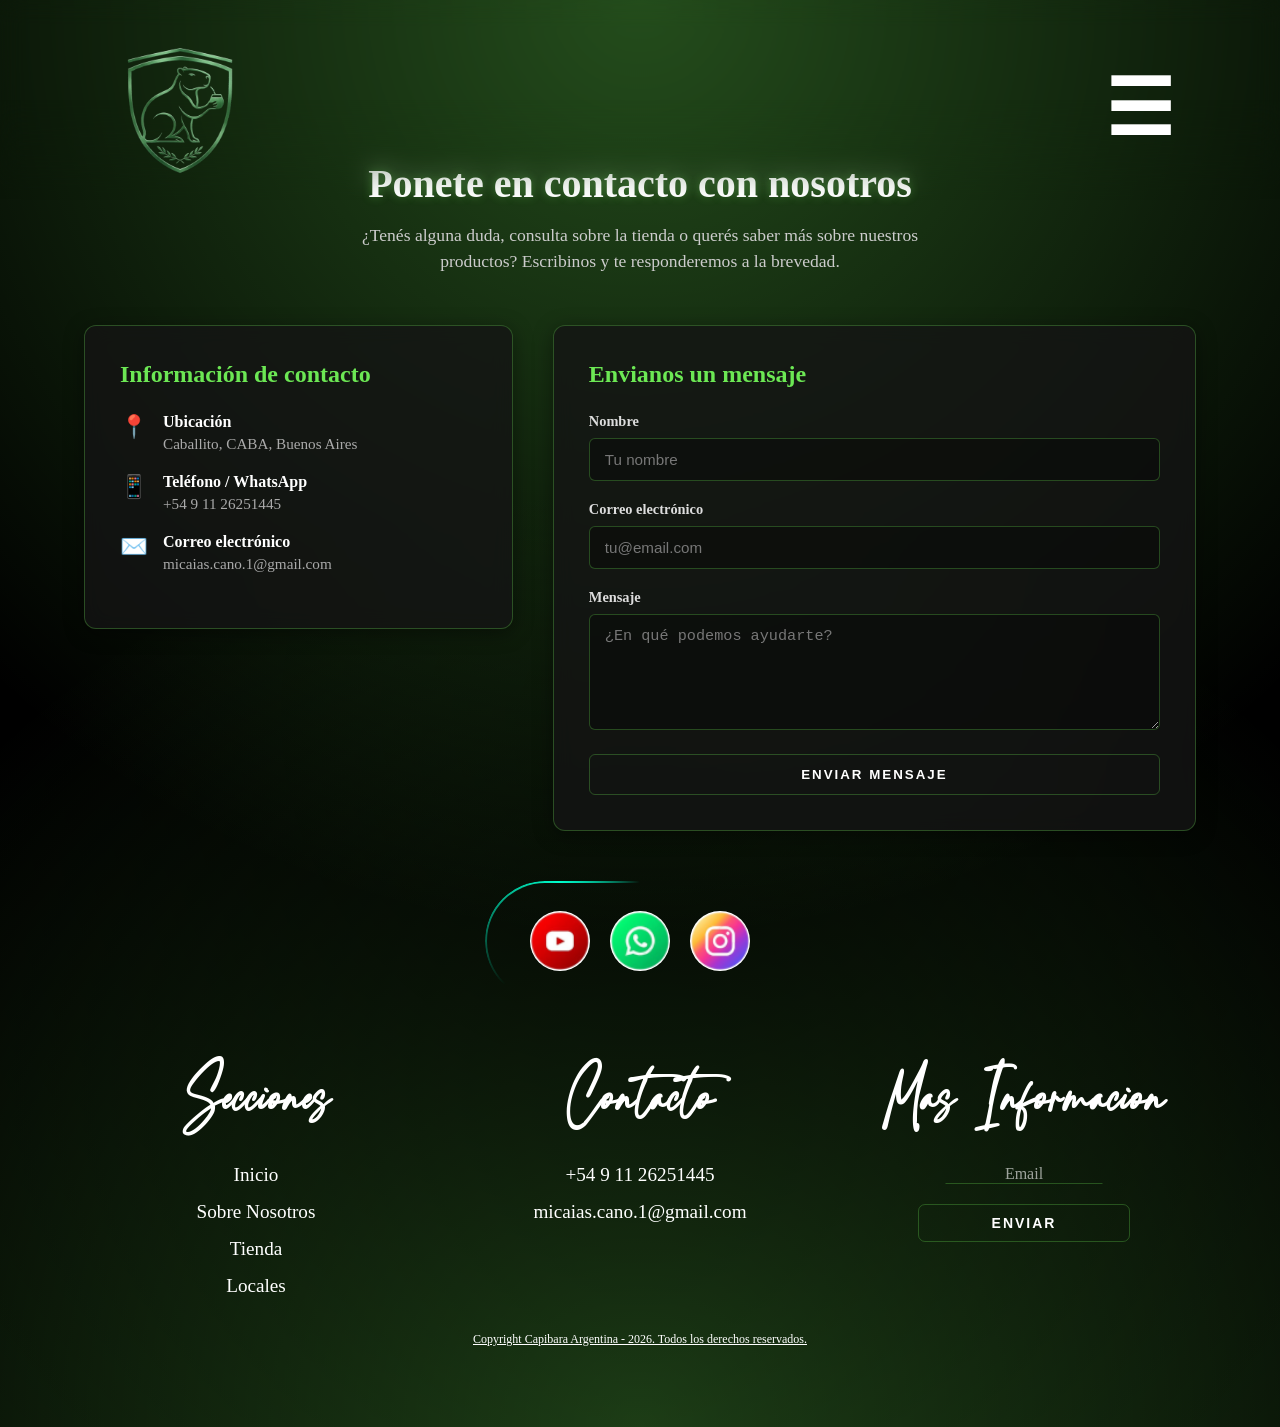
==== Contacto.html @ 74a03d2d "Add files via upload" ====
<!DOCTYPE html>
<html lang="en">
<head>
    <meta charset="UTF-8">
    <meta name="viewport" content="width=device-width, initial-scale=1.0">
    <meta name="theme-color" content="#003895">
    <meta http-equiv="cache-control" content="no-cache">
    <meta name="robots" content="index, follow">
    <meta name="description" content="Capibara"> 
    <meta name="keywords" content="Capibara"> 
    <meta name="author" content="Micaias">
    <meta name="generator" content="Micaias">
    <meta name="copyright" content="Copyright 2026 - Capibara">
    <title>capibara</title>
    <link rel="stylesheet" href="style.css">
</head>
<body>
    <div class="conteiner">
        <header class="header">
            <img src="./assets/LogoCapibaraSF.png" alt="LogoCapibaraSF">
            <div style="display: flex;width: 100%;max-width: 620px;margin: auto;position: relative;"></div>
            <input type="checkbox" id="menu-toggle" class="menu-toggle">
            <label for="menu-toggle" class="hamburger">☰</label>
        </header>
        <nav class="menu">
            <a href="./index.html">Inicio</a>
            <a href="./Sobre Nosotros.html">Sobre Nosotros</a>
            <a href="./tienda.html">Tienda</a>
            <a href="./Locales.html">Locales</a>
            <a>
            <input type="checkbox" id="menu-toggle" class="menu-toggle">
            <label for="menu-toggle" class="hamburger">☰</label>
            </a>
        </nav>


        <div class="scroll-fade-overlay"></div>
        <main class="contacto-main">
            <section class="contacto-hero">
                <h1>Ponete en contacto con nosotros</h1>
                <p>¿Tenés alguna duda, consulta sobre la tienda o querés saber más sobre nuestros productos? Escribinos y te responderemos a la brevedad.</p>
            </section>

            <div class="contacto-container">
                <div class="contacto-info-card">
                    <h2>Información de contacto</h2>
                    <div class="info-item">
                        <span class="icon">📍</span>
                        <div>
                            <h3>Ubicación</h3>
                            <p>Caballito, CABA, Buenos Aires</p>
                        </div>
                    </div>
                    <div class="info-item">
                        <span class="icon">📱</span>
                        <div>
                            <h3>Teléfono / WhatsApp</h3>
                            <p>+54 9 11 26251445</p>
                        </div>
                    </div>
                    <div class="info-item">
                        <span class="icon">✉️</span>
                        <div>
                            <h3>Correo electrónico</h3>
                            <p>micaias.cano.1@gmail.com</p>
                        </div>
                    </div>
                </div>

                <div class="contacto-form-card">
                    <h2>Envianos un mensaje</h2>
                    <form class="main-form">
                        <div class="form-group">
                            <label for="nombre">Nombre</label>
                            <input type="text" id="nombre" placeholder="Tu nombre" required>
                        </div>
                        <div class="form-group">
                            <label for="email">Correo electrónico</label>
                            <input type="email" id="email" placeholder="tu@email.com" required>
                        </div>
                        <div class="form-group">
                            <label for="mensaje">Mensaje</label>
                            <textarea id="mensaje" rows="5" placeholder="¿En qué podemos ayudarte?" required></textarea>
                        </div>
                        <button type="submit" class="btn-enviar">Enviar mensaje</button>
                    </form>
                </div>
            </div>
        </main>
        <footer>
            <div class="redes">
                <a href="#"><img src="./assets/yt.png" alt="yt"></a>
                <a href="#"><img src="./assets/wtsap.png" alt="wtsp"></a>
                <a href="#"><img src="./assets/ig.png" alt="ig"></a>
            </div>
        <section class="SCN">
            <div class="secciones">
                <h3>Secciones</h3>
                <a href="./index.html">Inicio</a>
                <a href="./Sobre Nosotros.html">Sobre Nosotros</a>
                <a href="./tienda.html">Tienda</a>
                <a href="./Locales.html">Locales</a>
            </div>
            <div class="contacto">
                <h3>Contacto</h3>
                <a href="#">+54 9 11 26251445</a>
                <a href="#">micaias.cano.1@gmail.com</a>
            </div>
            <div class="newsletter">
                <h3>Mas Informacion</h3>
                <form id="newsletter-form" class="form">
                    <div class="inputbox"> 
                        <input type="text" placeholder="Email">
                        <span></span>
                    </div>
                    <button type="submit">Enviar</button>
                </form>
            </div>
            
        </section>
        <div class="mediosDePago" style="display: none;" ></div>
        <div class="copyright"><a href="#">Copyright Capibara Argentina - 2026. Todos los derechos reservados.</a></div>
    </footer>
    <article id="wrap">
        <article id="lightings">
            <section id="one">
                <section id="two">
                    <section id="three">
                        <section id="four">
                            <section id="five">
                            <!-- El centro del resplandor -->
                            </section>
                        </section>
                    </section>
                </section>
            </section>
        </article>
    </article>
    <script src="script.js"></script>
    <style>/* =========================================
   ESTILOS PARA EL MAIN DE CONTACTO
   ========================================= */

.contacto-main {
    max-width: 1200px;
    margin: 0 auto;
    padding: 120px 20px;
    padding-bottom: 50px;
    font-family: inherit;
    color: #fff; /* Asumiendo tema oscuro general por los efectos de luz y verde */
}

.contacto-hero {
    text-align: center;
    margin-bottom: 50px;
}

.contacto-hero h1 {
    font-size: 2.5rem;
    color: #fff;
    margin-bottom: 15px;
    text-shadow: 0 0 10px rgba(119, 255, 92, 0.3);
}

.contacto-hero p {
    font-size: 1.1rem;
    color: #ccc;
    max-width: 600px;
    margin: 0 auto;
    line-height: 1.5;
}

.contacto-container {
    display: grid;
    grid-template-columns: 1fr 1.5fr;
    gap: 40px;
    align-items: start;
}

.contacto-info-card, 
.contacto-form-card {
    background: rgba(20, 20, 20, 0.8);
    padding: 35px;
    border-radius: 12px;
    box-shadow: 0 4px 20px rgba(0, 0, 0, 0.4);
    border: 1px solid rgba(119, 255, 92, 0.25);
    backdrop-filter: blur(10px);
}

.contacto-info-card h2, 
.contacto-form-card h2 {
    font-size: 1.5rem;
    color: rgba(119, 255, 92, 0.9);
    margin-bottom: 25px;
}

.info-item {
    display: flex;
    align-items: flex-start;
    gap: 15px;
    margin-bottom: 20px;
}

.info-item .icon {
    font-size: 1.4rem;
}

.info-item h3 {
    font-size: 1rem;
    color: #fff;
    margin: 0 0 4px 0;
}

.info-item p {
    font-size: 0.95rem;
    color: #aaa;
    margin: 0;
}

.main-form .form-group {
    margin-bottom: 20px;
}

.main-form label {
    display: block;
    font-size: 0.9rem;
    font-weight: 600;
    color: #ddd;
    margin-bottom: 8px;
}

.main-form input, 
.main-form textarea {
    width: 100%;
    padding: 12px 15px;
    border: 1px solid rgba(119, 255, 92, 0.25);
    background-color: rgba(0, 0, 0, 0.3);
    color: #fff;
    border-radius: 6px;
    font-size: 0.95rem;
    outline: none;
    transition: all 0.2s ease-in;
    box-sizing: border-box;
}

.main-form input::placeholder, 
.main-form textarea::placeholder {
    color: #777;
}

.main-form input:focus, 
.main-form textarea:focus {
    border-color: rgba(119, 255, 92, 0.8);
    box-shadow: 0 0 10px rgba(119, 255, 92, 0.2);
}

/* =========================================
   BOTÓN CON TU ESTILO PERSONALIZADO (.btn-enviar)
   ========================================= */

.btn-enviar {
    display: inline-block;
    position: relative;
    border: 1px solid rgba(119, 255, 92, 0.25);
    text-transform: uppercase;
    letter-spacing: 2px;
    color: #fff;
    overflow: hidden;
    box-shadow: 0 0 0 0 transparent;
    transition: all 0.2s ease-in;
    padding: 12px 28px;
    background-color: transparent;
    text-decoration: none;
    font-weight: 600;
    border-radius: 6px;
    width: 100%;
    text-align: center;
    cursor: pointer;
}

.btn-enviar:hover {
    background: rgba(119, 255, 92, 0.3);
    box-shadow: 0 0 30px 5px rgba(119, 255, 92, 0.3);
    transform: translateY(-2px);
}

.btn-enviar:hover::before {
    animation: sh02 0.5s 0s linear;
}

.btn-enviar::before {
    content: '';
    display: block;
    width: 0px;
    height: 86%;
    position: absolute;
    top: 7%;
    left: 0%;
    opacity: 0;
    background: #fff;
    box-shadow: 0 0 50px 30px #fff;
    transform: skewX(-20deg);
}

@keyframes sh02 {
    from { opacity: 0; left: 0%; }
    50% { opacity: 1; }
    to { opacity: 0; left: 100%; }
}

.btn-enviar:active {
    box-shadow: 0 0 0 0 transparent;
    transition: box-shadow 0.2s ease-in;
}

/* =========================================
   RESPONSIVE DESIGN
   ========================================= */

@media (max-width: 768px) {
    .contacto-container {
        grid-template-columns: 1fr;
        gap: 25px;
    }
}</style>
    </div>
</body>
</html>
---- style.css ----
/* ==========================================================================
   ======================== ESTILOS GLOBALES ==============================
   Compartidos por: Inicio, Sobre Nosotros, Tienda, Locales, Contacto
   ========================================================================== */

/* --- 1. VARIABLES GLOBALES Y FUENTES --- */
:root {
  --bg: #000;
  --card: rgba(255, 255, 255, 0.06);
  --card-border: rgba(255, 255, 255, 0.08);
  --text: #ffffff;
  --muted: #b8bcc8;
  --accent: rgba(119, 255, 92, 0.3);
  --shadow: 0 10px 40px rgba(0, 0, 0, 0.35);
  --radius: 22px;
}

@font-face {
  font-family: Exomedium;
  src: url(./assets/Exo-Medium.ttf) format(ttf);
}

@font-face {
  font-family: Saylora;
  src: url(./assets/Priestacy.otf) format(opentype);
  font-weight: 550;
  font-style: normal;
  font-display:swap;
  margin: auto;
}

/* --- 2. RESET Y ESTILOS BASE --- */
* {
  margin: 0;
  padding: 0;
  box-sizing: border-box;
}

html {
  scroll-behavior: smooth;
  overflow-x: hidden;
}

body {
  position: relative;
  font-family: 'Inter', Exomedium;
  background:
  radial-gradient(circle at top , rgba(119, 255, 92, 0.3), transparent 60%),
  radial-gradient(circle at center, rgba(0, 0, 0, 0.8), transparent 100%),
  radial-gradient(circle at bottom ,rgba(119, 255, 92, 0.3), transparent 60%)
    var(--bg);
  color: var(--text);
  width: 100%;
  max-width: 100vw;
  min-height: 100vh;
  padding: 40px 20px 0px;
  overflow-x: hidden;
  
}

.conteiner {
  width: 90vw;
  max-width: 1920px;
  margin: 0 auto;
}

/* --- 3. HEADER Y MENÚ DE NAVEGACIÓN --- */
.header {
  display: flex;
  position: fixed;
  text-align: center;
  justify-content: space-between;
  align-items: center;
  margin-bottom: 10px;
  animation: fadeUp 0.8s ease; 
  font-size: clamp(2.8rem, 6vw, 5rem); 
  font-weight: 700;
  letter-spacing: -0.05em;
  margin-bottom: 15px;
  line-height: 1;
  width: 90vw;
  top: 40px;
  gap: 25px;
  z-index: 10;
  max-width: 1920px;
}

header img {
  position: relative;
  width: auto;
  max-width: 140px;
  height: auto;
  max-height: 140px;
  margin: auto;
}

.menu-toggle {
  display: none;
}

.hamburger {
  display: flex;
  cursor: pointer;
  margin: auto;
}

.hamburger span {
  display: block;
  height: 3px;
  width: 100%;
  background: white;
  border-radius: 2px;
  transition: 0.3s;
}

.menu {
  display: none;
  position: fixed;
  text-align: center;
  justify-content: center;
  align-items: center;
  margin-bottom: 10px;
  animation: fadeUp 0.8s ease; 
  font-size: clamp(1rem, 2rem, 3rem); 
  font-weight: 700;
  letter-spacing: -0.05em;
  margin-bottom: 15px;
  line-height: 1;
  width: 90vw;
  top: 40px;
  z-index: 10;
  max-width: 1920px;
  min-height: 140px;
  overflow: hidden;
}
.menu a {
  display: flex;
  align-items: center;
  justify-content: center;
  color: white;
  text-decoration: none;
  padding: clamp(0.8rem, 1rem, 1.5rem);
  background: none;
  border-radius: 50px;
  font-size: clamp(1rem, 1.4rem, 1.8rem);
  margin: auto;
  border: 1px solid rgba(119, 255, 92, 0.3);
}

.menu a::before {
  content: "";
  width: 70%;
  height: 1px;
  position: absolute;
  bottom: 0;
  left: 15%;
  background: rgb(255, 255, 255);
  background: linear-gradient(
    90deg,
    rgba(255, 255, 255, 0) 0%,
    rgba(119, 255, 92, 0.3) 50%,
    rgba(255, 255, 255, 0) 100%
  );
  opacity: 0.2;
  transition: all 1s cubic-bezier(0.15, 0.83, 0.66, 1);
}

.menu a:hover {
  color: rgb(255, 255, 255, 1);
  transform: scale(1.1) translateY(-3px);
  background: rgba(119, 255, 92, 0.3);
}

.menu a:hover::before {
  opacity: 1;
}

.menu a:last-child {
  background: none;
  border: none;
  padding: 0px;
  font-size: clamp(2.8rem, 6vw, 5rem);
}

.menu a:hover:last-child {
  background: none;
  border: none;
}

.menu .hamburger {
  margin: auto;
  display: block;
}

body:has(.menu-toggle:checked) .menu {
  display: flex;
}

body:has(.menu-toggle:checked) .header {
  display: none;
  position: relative;
}

.scroll-fade-overlay {
  position: fixed;
  top: 0px; 
  left: 0;
  width: 100vw;
  height: 200px; 
  backdrop-filter: blur(12px);
  -webkit-backdrop-filter: blur(12px);
  -webkit-mask-image: linear-gradient(to bottom, black 50%, transparent 100%);
  mask-image: linear-gradient(to bottom, black 50%, transparent 100%);
  pointer-events: none; 
  z-index: 2; 
}

/* --- 4. FOOTER, REDES Y NEWSLETTER --- */
footer {
  display: flex;
  flex-direction: column;
  align-items: center;
  font-family: Exomedium;
  position: relative; 
  width: 100%;
}

.redes {
  height: 120px;
  width: auto;
  position: relative;
  display: flex;
  align-items: center;
  justify-content: center;
  border-radius: 100px;
  padding-left: 35px;
  padding-right: 35px;
}

@property --angle {
  syntax: '<angle>';
  initial-value: 0deg;
  inherits: false;
}

.redes::before {
  content: '';
  position: absolute;
  inset: 0;
  border-radius: 75px;
  padding: 2px;
  background: conic-gradient(from var(--angle), transparent 70%, #00ffcc, transparent );
  -webkit-mask: 
    linear-gradient(#fff 0 0) content-box, 
    linear-gradient(#fff 0 0);
  -webkit-mask-composite: xor;
          mask-composite: exclude;
  animation: girar 2s linear infinite;
  pointer-events: none;
}

@keyframes girar {
  to {
    --angle: 360deg;
  }
}

.redes a {
  height: 50%;
  background-color: white;
  margin: 10px;
  border-radius: 100px;
  border: 1px solid rgba(255, 255, 255, 0.1);
  position: relative; 
  z-index: 8; 
}

.redes a img {
  display: flex;
  align-items: center;
  justify-content: center;
  height: 100%;
}

.SCN {
  display: flex;
  width: 100%;
  align-items: center;
  justify-content: center;
  flex-direction: row;
  margin: auto;
  padding-top: 35px;
  padding-bottom: 35px;
}

.SCN div {
  display: flex;
  flex-direction: column;
  gap: 15px;
  margin: auto;
  margin-top: 0px;
  align-items: center;
  width: 100%;
}

.SCN div h3 {
  font-size: 3rem;
  font-family: Saylora;
  text-align: center;
}

.SCN div a {
  text-decoration: none;
  color: white;
  font-size: 1.2rem;
}

.newsletter {
  display: flex;
  flex-direction: row;
}

#newsletter-form {
  display: flex;
  flex-direction: column;
  gap: 20px;
  width: 55%;
}

.inputbox {
  position: relative;
  display: flex;
  gap: 15px;
  flex-direction: column;
  align-items: center;
  justify-content: center;
}

.inputbox input {
  display: flex;
  align-items: center;
  justify-content: center;
  min-width: 6.5em;
  width: 75%;
  color: white;
  font-size: inherit;
  font-family: inherit;
  background-color: transparent;
  border: 1px solid transparent;
  border-bottom-color: rgba(119, 255, 92, 0.25);
}

.inputbox input:focus {
  outline: none;
}
.inputbox input::placeholder {
  color: hsla(0, 0%, 100%, 0.6);
  text-align: center;
}
.inputbox input:focus::placeholder {
  color: transparent;
}

.inputbox span {
  display: flex;
  align-items: center;
  position: absolute;
  bottom: 0;
  left: 0;
  right: 0;
  height: 1px;
  background-color: #00ffcc;
  transform-origin: bottom right;
  transform: scaleX(0);
  transition: transform 0.5s ease;
}

.inputbox input:focus ~ span {
  transform-origin: bottom left;
  transform: scaleX(1);
}

.form button {
  position: relative;
  padding: 10px 20px;
  border-radius: 7px;
  border: 1px solid rgba(119, 255, 92, 0.25);
  font-size: 14px;
  text-transform: uppercase;
  font-weight: 600;
  letter-spacing: 2px;
  background: transparent;
  color: #fff;
  overflow: hidden;
  box-shadow: 0 0 0 0 transparent;
  transition: all 0.2s ease-in;
}

.form button:hover {
  background: rgba(119, 255, 92, 0.3);
  box-shadow: 0 0 30px 5px rgba(119, 255, 92, 0.3);
  transition: all 0.2s ease-out;
}

.form button:hover::before {
  animation: sh02 0.5s 0s linear;
}

.form button::before {
  content: '';
  display: block;
  width: 0px;
  height: 86%;
  position: absolute;
  top: 7%;
  left: 0%;
  opacity: 0;
  background: #fff;
  box-shadow: 0 0 50px 30px #fff;
  transform: skewX(-20deg);
}

@keyframes sh02 {
  from { opacity: 0; left: 0%; }
  50% { opacity: 1; }
  to { opacity: 0; left: 100%; }
}

.form button:active {
  box-shadow: 0 0 0 0 transparent;
  transition: box-shadow 0.2s ease-in;
}

.copyright {
  display: flex;
  align-items: center;
  justify-content: center;
  text-align: center;
  font-size: 0.75rem;
  margin-bottom: 80px;
}

.copyright a {
  color: white;
}


#wrap {
  position: absolute;
  bottom: 0; /* Lo clava en el fondo del footer */
  left: 50%;
  transform: translateX(-50%); /* Lo centra perfecto a lo ancho de la pantalla */
  width: 100%;
  height: 200px; 
  overflow: hidden;
  z-index: -1; /* Lo manda por detrás de tus textos y botones */
  pointer-events: none;
}

#lightings {
  bottom: -60px;
  position: absolute;
  width: 100%;
  z-index: 10;
}
/* CLAVE: Le agregamos #wrap adelante para que SOLO afecte a las luces y no rompa tu tienda */
#wrap section {
  border-radius: 50%;
  height: 20px;
  width: 100%;
  position: relative;
  margin: auto;
  z-index: 10;
}

/* --- Animaciones (Estas quedan igual) --- */

#one { animation: one 5s ease-in-out infinite alternate; }
@keyframes one { 
  from { box-shadow: 0 0 80px 20px #473C78; }
  to { box-shadow: 0 0 80px 15px #F72A3B; }
}

#two { width: 90%; animation: two 4s ease-in-out infinite alternate; }
@keyframes two { 
  from { box-shadow: 0 0 80px 20px #18C499; }
  to { box-shadow: 0 0 80px 15px #D8F05E; }
}

#three { width: 80%; animation: three 3s ease-in-out infinite alternate; }
@keyframes three { 
  from { box-shadow: 0 0 80px 20px #FFDD00; }
  to { box-shadow: 0 0 80px 15px #3E33FF; }
}

#four { width: 70%; animation: four 2s ease-in-out infinite alternate; }
@keyframes four { 
  from { box-shadow: 0 0 80px 20px #781848; } 
  to { box-shadow: 0 0 80px 15px #F2BBE9; } 
}

#five { width: 60%; animation: five 1s ease-in-out infinite alternate; }
@keyframes five { 
  from { box-shadow: 0 0 80px 20px #42F2A1; }
  to { box-shadow: 0 0 80px 15px #F4F6AD; }
}


@media (max-width: 557.8px) {

 header img{ width: 20vw;} 
 .hamburger span {width: 20vw;}
 .menu{z-index: 1003; top: 0px; align-items: center;justify-content: center; font-size: clamp(0.5rem 1rem,1.5rem);  flex-direction: column; flex-direction: column; height: 100vh ;padding: 20vh 0px;gap: 15px; }
 .scroll-fade-overlay {height: 20px;  -webkit-mask-image: linear-gradient(to bottom, black 500%, transparent 100%);  mask-image: linear-gradient(to bottom, black 50%, transparent 100%);}
 body:has(.menu-toggle:checked) .scroll-fade-overlay{z-index: 1002; height: 100vh;  -webkit-mask-image: linear-gradient(to bottom, black 100%, transparent 100%);  mask-image: linear-gradient(to bottom, black 100%, transparent 100%); }
 html:has(.menu-toggle:checked) {overflow: hidden;}
 .menu a{padding: clamp(0.3rem, 0.5rem, 1rem); font-size: clamp(1rem, 1.5rem, 2rem);background-color: rgba(0, 0, 0, 0.2); color: white;}
 body:has(.menu-toggle:checked) .header {display: flex;position: relative;}
 .menu a:hover {transform: none}
 .SCN {display: flex;flex-direction: column; width: 100%;gap:20px;}
 .SCN div{gap: 10px;}
 .SCN .secciones {display: grid;grid-template-columns: 1fr 1fr;}
 .SCN div h3 {font-size: clamp(1.8rem, 2.1rem, 2.4rem);grid-column: 1 / -1;}
 .SCN div a {font-size: clamp(0.6rem, 0.9rem, 1.2rem);text-align: center;}
 #newsletter-form{display: flex; width: 80%;align-items: center;}
 .form button{display: flex;align-items: center;justify-content: center; width: 80%;}
}
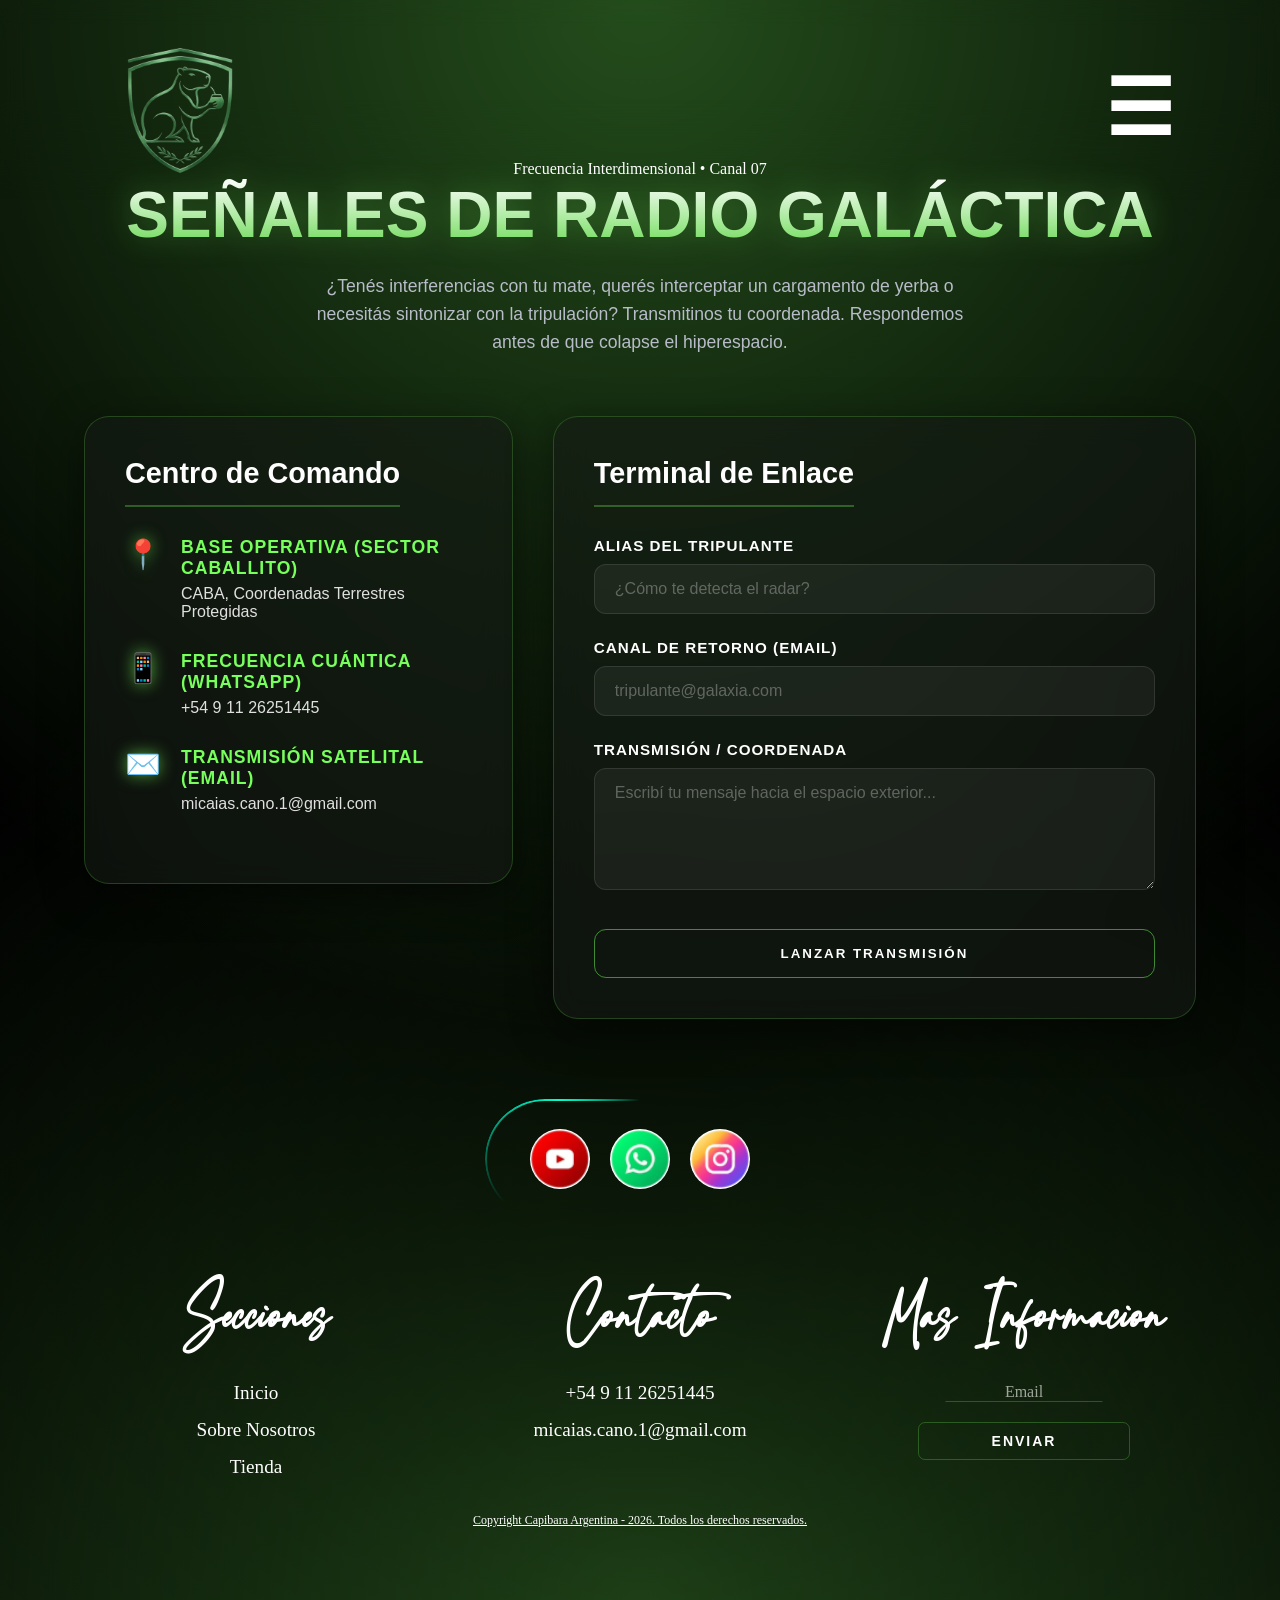
==== commit 39f42a92: "Revamp Contact Page with New Design and Content" ====
--- a/Contacto.html
+++ b/Contacto.html
@@ -26,7 +26,6 @@
             <a href="./index.html">Inicio</a>
             <a href="./Sobre Nosotros.html">Sobre Nosotros</a>
             <a href="./tienda.html">Tienda</a>
-            <a href="./Locales.html">Locales</a>
             <a>
             <input type="checkbox" id="menu-toggle" class="menu-toggle">
             <label for="menu-toggle" class="hamburger">☰</label>
@@ -35,58 +34,61 @@
 
 
         <div class="scroll-fade-overlay"></div>
-        <main class="contacto-main">
+<main class="contacto-main">
             <section class="contacto-hero">
-                <h1>Ponete en contacto con nosotros</h1>
-                <p>¿Tenés alguna duda, consulta sobre la tienda o querés saber más sobre nuestros productos? Escribinos y te responderemos a la brevedad.</p>
+                <span class="about-badge">Frecuencia Interdimensional • Canal 07</span>
+                <h1>SEÑALES DE RADIO GALÁCTICA</h1>
+                <p>¿Tenés interferencias con tu mate, querés interceptar un cargamento de yerba o necesitás sintonizar con la tripulación? Transmitinos tu coordenada. Respondemos antes de que colapse el hiperespacio.</p>
             </section>
 
             <div class="contacto-container">
-                <div class="contacto-info-card">
-                    <h2>Información de contacto</h2>
+                <div class="contacto-info-card card-mistica">
+                    <h2>Centro de Comando</h2>
                     <div class="info-item">
                         <span class="icon">📍</span>
                         <div>
-                            <h3>Ubicación</h3>
-                            <p>Caballito, CABA, Buenos Aires</p>
+                            <h3>Base Operativa (Sector Caballito)</h3>
+                            <p>CABA, Coordenadas Terrestres Protegidas</p>
                         </div>
                     </div>
                     <div class="info-item">
                         <span class="icon">📱</span>
                         <div>
-                            <h3>Teléfono / WhatsApp</h3>
+                            <h3>Frecuencia Cuántica (WhatsApp)</h3>
                             <p>+54 9 11 26251445</p>
                         </div>
                     </div>
                     <div class="info-item">
                         <span class="icon">✉️</span>
                         <div>
-                            <h3>Correo electrónico</h3>
+                            <h3>Transmisión Satelital (Email)</h3>
                             <p>micaias.cano.1@gmail.com</p>
                         </div>
                     </div>
                 </div>
 
-                <div class="contacto-form-card">
-                    <h2>Envianos un mensaje</h2>
-                    <form class="main-form">
+                <div class="contacto-form-card card-mistica">
+                    <h2>Terminal de Enlace</h2>
+                    <!-- Tip: Acá podés poner la URL de tu Webhook para automatizar el ingreso de datos -->
+                    <form class="main-form" action="" method="POST">
                         <div class="form-group">
-                            <label for="nombre">Nombre</label>
-                            <input type="text" id="nombre" placeholder="Tu nombre" required>
+                            <label for="nombre">Alias del Tripulante</label>
+                            <input type="text" id="nombre" placeholder="¿Cómo te detecta el radar?" required>
                         </div>
                         <div class="form-group">
-                            <label for="email">Correo electrónico</label>
-                            <input type="email" id="email" placeholder="tu@email.com" required>
+                            <label for="email">Canal de Retorno (Email)</label>
+                            <input type="email" id="email" placeholder="tripulante@galaxia.com" required>
                         </div>
                         <div class="form-group">
-                            <label for="mensaje">Mensaje</label>
-                            <textarea id="mensaje" rows="5" placeholder="¿En qué podemos ayudarte?" required></textarea>
-                        </div>
-                        <button type="submit" class="btn-enviar">Enviar mensaje</button>
+                            <label for="mensaje">Transmisión / Coordenada</label>
+                            <textarea id="mensaje" rows="5" placeholder="Escribí tu mensaje hacia el espacio exterior..." required></textarea>
+                        </div>
+                        <button type="submit" class="btn-enviar">Lanzar Transmisión</button>
                     </form>
                 </div>
             </div>
         </main>
+
         <footer>
             <div class="redes">
                 <a href="#"><img src="./assets/yt.png" alt="yt"></a>
@@ -99,7 +101,6 @@
                 <a href="./index.html">Inicio</a>
                 <a href="./Sobre Nosotros.html">Sobre Nosotros</a>
                 <a href="./tienda.html">Tienda</a>
-                <a href="./Locales.html">Locales</a>
             </div>
             <div class="contacto">
                 <h3>Contacto</h3>
@@ -116,7 +117,7 @@
                     <button type="submit">Enviar</button>
                 </form>
             </div>
-            
+
         </section>
         <div class="mediosDePago" style="display: none;" ></div>
         <div class="copyright"><a href="#">Copyright Capibara Argentina - 2026. Todos los derechos reservados.</a></div>
@@ -140,34 +141,69 @@
     <style>/* =========================================
    ESTILOS PARA EL MAIN DE CONTACTO
    ========================================= */
-
+   @font-face {
+  font-family: 'Syne';
+  src: url('./assets/Syne-Bold.ttf') format('truetype');
+  font-weight: 700;
+  font-style: normal;
+  font-display: swap;
+}
+
+@font-face {
+  font-family: 'Syne';
+  src: url('./assets/Syne-ExtraBold.ttf') format('truetype');
+  font-weight: 800;
+  font-style: normal;
+  font-display: swap;
+}
+
+@font-face {
+  font-family: 'Space Grotesk';
+  src: url('./assets/SpaceGrotesk-Regular.ttf') format('truetype');
+  font-weight: 400;
+  font-style: normal;
+  font-display: swap;
+}
+
+@font-face {
+  font-family: 'Space Grotesk';
+  src: url('./assets/SpaceGrotesk-Bold.ttf') format('truetype');
+  font-weight: 700;
+  font-style: normal;
+  font-display: swap;
+}
 .contacto-main {
     max-width: 1200px;
     margin: 0 auto;
-    padding: 120px 20px;
-    padding-bottom: 50px;
-    font-family: inherit;
-    color: #fff; /* Asumiendo tema oscuro general por los efectos de luz y verde */
+    padding: 120px 20px 80px 20px;
+    position: relative;
+    z-index: 5;
 }
 
 .contacto-hero {
     text-align: center;
-    margin-bottom: 50px;
+    margin-bottom: 60px;
+    animation: fadeUp 1s ease;
 }
 
 .contacto-hero h1 {
-    font-size: 2.5rem;
-    color: #fff;
-    margin-bottom: 15px;
-    text-shadow: 0 0 10px rgba(119, 255, 92, 0.3);
+    font-family: 'Syne', sans-serif;
+    font-size: clamp(2.5rem, 6vw, 4rem);
+    background: linear-gradient(180deg, #FFFFFF 0%, rgba(119, 255, 92, 0.8) 100%);
+    -webkit-background-clip: text;
+    -webkit-text-fill-color: transparent;
+    filter: drop-shadow(0px 0px 15px rgba(119, 255, 92, 0.3));
+    margin-bottom: 20px;
+    font-weight: 800;
 }
 
 .contacto-hero p {
+    font-family: 'Space Grotesk', sans-serif;
     font-size: 1.1rem;
-    color: #ccc;
-    max-width: 600px;
+    color: var(--muted, #b8bcc8);
+    max-width: 650px;
     margin: 0 auto;
-    line-height: 1.5;
+    line-height: 1.6;
 }
 
 .contacto-container {
@@ -177,111 +213,144 @@
     align-items: start;
 }
 
+/* Reutilizamos y adaptamos la clase mistica para los contenedores */
 .contacto-info-card, 
 .contacto-form-card {
-    background: rgba(20, 20, 20, 0.8);
-    padding: 35px;
-    border-radius: 12px;
-    box-shadow: 0 4px 20px rgba(0, 0, 0, 0.4);
-    border: 1px solid rgba(119, 255, 92, 0.25);
-    backdrop-filter: blur(10px);
+    background: rgba(20, 25, 20, 0.6);
+    padding: 40px;
+    border-radius: 25px;
+    box-shadow: 0 10px 40px rgba(0, 0, 0, 0.5);
+    border: 1px solid rgba(119, 255, 92, 0.2);
+    backdrop-filter: blur(16px);
+    -webkit-backdrop-filter: blur(16px);
+    position: relative;
+    overflow: hidden;
+    transition: transform 0.3s ease, border-color 0.3s ease;
+}
+
+.contacto-info-card:hover, 
+.contacto-form-card:hover {
+    border-color: rgba(119, 255, 92, 0.5);
+    box-shadow: 0 15px 50px rgba(0, 0, 0, 0.6), 0 0 20px rgba(119, 255, 92, 0.1);
 }
 
 .contacto-info-card h2, 
 .contacto-form-card h2 {
-    font-size: 1.5rem;
-    color: rgba(119, 255, 92, 0.9);
-    margin-bottom: 25px;
-}
-
+    font-family: 'Syne', sans-serif;
+    font-size: 1.8rem;
+    color: #fff;
+    margin-bottom: 30px;
+    border-bottom: 2px solid rgba(119, 255, 92, 0.3);
+    padding-bottom: 15px;
+    display: inline-block;
+}
+
+/* --- Información de Contacto --- */
 .info-item {
     display: flex;
     align-items: flex-start;
-    gap: 15px;
-    margin-bottom: 20px;
+    gap: 20px;
+    margin-bottom: 30px;
+    transition: transform 0.2s ease;
+}
+
+.info-item:hover {
+    transform: translateX(10px);
 }
 
 .info-item .icon {
-    font-size: 1.4rem;
+    font-size: 1.8rem;
+    filter: drop-shadow(0 0 8px rgba(119, 255, 92, 0.6));
+    animation: floatIcon 3s ease-in-out infinite alternate;
 }
 
 .info-item h3 {
+    font-family: 'Space Grotesk', sans-serif;
+    font-size: 1.1rem;
+    color: #77FF5C;
+    margin: 0 0 6px 0;
+    text-transform: uppercase;
+    letter-spacing: 1px;
+}
+
+.info-item p {
+    font-family: 'Space Grotesk', sans-serif;
     font-size: 1rem;
-    color: #fff;
-    margin: 0 0 4px 0;
-}
-
-.info-item p {
-    font-size: 0.95rem;
-    color: #aaa;
+    color: #e0e0e0;
     margin: 0;
 }
 
+/* --- Formulario --- */
 .main-form .form-group {
-    margin-bottom: 20px;
+    margin-bottom: 25px;
 }
 
 .main-form label {
     display: block;
-    font-size: 0.9rem;
-    font-weight: 600;
-    color: #ddd;
-    margin-bottom: 8px;
+    font-family: 'Space Grotesk', sans-serif;
+    font-size: 0.95rem;
+    font-weight: 700;
+    color: #fff;
+    margin-bottom: 10px;
+    text-transform: uppercase;
+    letter-spacing: 1px;
 }
 
 .main-form input, 
 .main-form textarea {
     width: 100%;
-    padding: 12px 15px;
-    border: 1px solid rgba(119, 255, 92, 0.25);
-    background-color: rgba(0, 0, 0, 0.3);
+    padding: 15px 20px;
+    border: 1px solid rgba(255, 255, 255, 0.1);
+    background-color: rgba(255, 255, 255, 0.05);
     color: #fff;
-    border-radius: 6px;
-    font-size: 0.95rem;
+    border-radius: 12px;
+    font-family: 'Inter', sans-serif;
+    font-size: 1rem;
     outline: none;
-    transition: all 0.2s ease-in;
+    transition: all 0.3s ease;
     box-sizing: border-box;
 }
 
 .main-form input::placeholder, 
 .main-form textarea::placeholder {
-    color: #777;
+    color: rgba(255, 255, 255, 0.3);
 }
 
 .main-form input:focus, 
 .main-form textarea:focus {
-    border-color: rgba(119, 255, 92, 0.8);
-    box-shadow: 0 0 10px rgba(119, 255, 92, 0.2);
-}
-
-/* =========================================
-   BOTÓN CON TU ESTILO PERSONALIZADO (.btn-enviar)
-   ========================================= */
-
+    border-color: rgba(119, 255, 92, 0.6);
+    background-color: rgba(255, 255, 255, 0.08);
+    box-shadow: 0 0 15px rgba(119, 255, 92, 0.2);
+    transform: translateY(-2px);
+}
+
+/* --- Botón (El mismo estilo pulido) --- */
 .btn-enviar {
     display: inline-block;
     position: relative;
-    border: 1px solid rgba(119, 255, 92, 0.25);
+    border: 1px solid rgba(119, 255, 92, 0.5);
     text-transform: uppercase;
+    font-family: 'Space Grotesk', sans-serif;
     letter-spacing: 2px;
     color: #fff;
     overflow: hidden;
     box-shadow: 0 0 0 0 transparent;
-    transition: all 0.2s ease-in;
-    padding: 12px 28px;
+    transition: all 0.3s ease-in-out;
+    padding: 16px 30px;
     background-color: transparent;
-    text-decoration: none;
-    font-weight: 600;
-    border-radius: 6px;
+    font-weight: 700;
+    border-radius: 12px;
     width: 100%;
     text-align: center;
     cursor: pointer;
+    margin-top: 10px;
 }
 
 .btn-enviar:hover {
-    background: rgba(119, 255, 92, 0.3);
+    background: rgba(119, 255, 92, 0.2);
     box-shadow: 0 0 30px 5px rgba(119, 255, 92, 0.3);
-    transform: translateY(-2px);
+    border-color: #77FF5C;
+    transform: translateY(-3px);
 }
 
 .btn-enviar:hover::before {
@@ -302,27 +371,76 @@
     transform: skewX(-20deg);
 }
 
-@keyframes sh02 {
-    from { opacity: 0; left: 0%; }
-    50% { opacity: 1; }
-    to { opacity: 0; left: 100%; }
-}
-
-.btn-enviar:active {
-    box-shadow: 0 0 0 0 transparent;
-    transition: box-shadow 0.2s ease-in;
-}
-
-/* =========================================
-   RESPONSIVE DESIGN
-   ========================================= */
-
-@media (max-width: 768px) {
+@keyframes floatIcon {
+    from { transform: translateY(0); }
+    to { transform: translateY(-5px); }
+}
+
+/* ==========================================================================
+   ======================= MEDIA QUERY (MOBILE - 557.8px) ===================
+   ========================================================================== */
+@media (max-width: 557.8px) {
+    .contacto-main {
+        padding: 100px 15px 40px 15px;
+    }
+
+    .contacto-hero {
+        margin-bottom: 40px;
+    }
+
+    .contacto-hero h1 {
+        font-size: clamp(2rem, 8vw, 2.8rem);
+        line-height: 1.1;
+    }
+
+    .contacto-hero p {
+        font-size: 1rem;
+        padding: 0 10px;
+    }
+
     .contacto-container {
         grid-template-columns: 1fr;
-        gap: 25px;
-    }
-}</style>
-    </div>
-</body>
-</html>+        gap: 30px;
+    }
+
+    .contacto-info-card, 
+    .contacto-form-card {
+        padding: 25px 20px;
+        border-radius: 20px;
+    }
+
+    .contacto-info-card h2, 
+    .contacto-form-card h2 {
+        font-size: 1.5rem;
+        margin-bottom: 20px;
+    }
+
+    .info-item {
+        gap: 15px;
+        margin-bottom: 25px;
+    }
+
+    .info-item .icon {
+        font-size: 1.5rem;
+    }
+
+    .info-item h3 {
+        font-size: 1rem;
+    }
+
+    .info-item p {
+        font-size: 0.9rem;
+    }
+
+    .main-form input, 
+    .main-form textarea {
+        padding: 12px 15px;
+        font-size: 0.95rem;
+    }
+
+    .btn-enviar {
+        padding: 14px 20px;
+        font-size: 0.9rem;
+    }
+}
+</style>
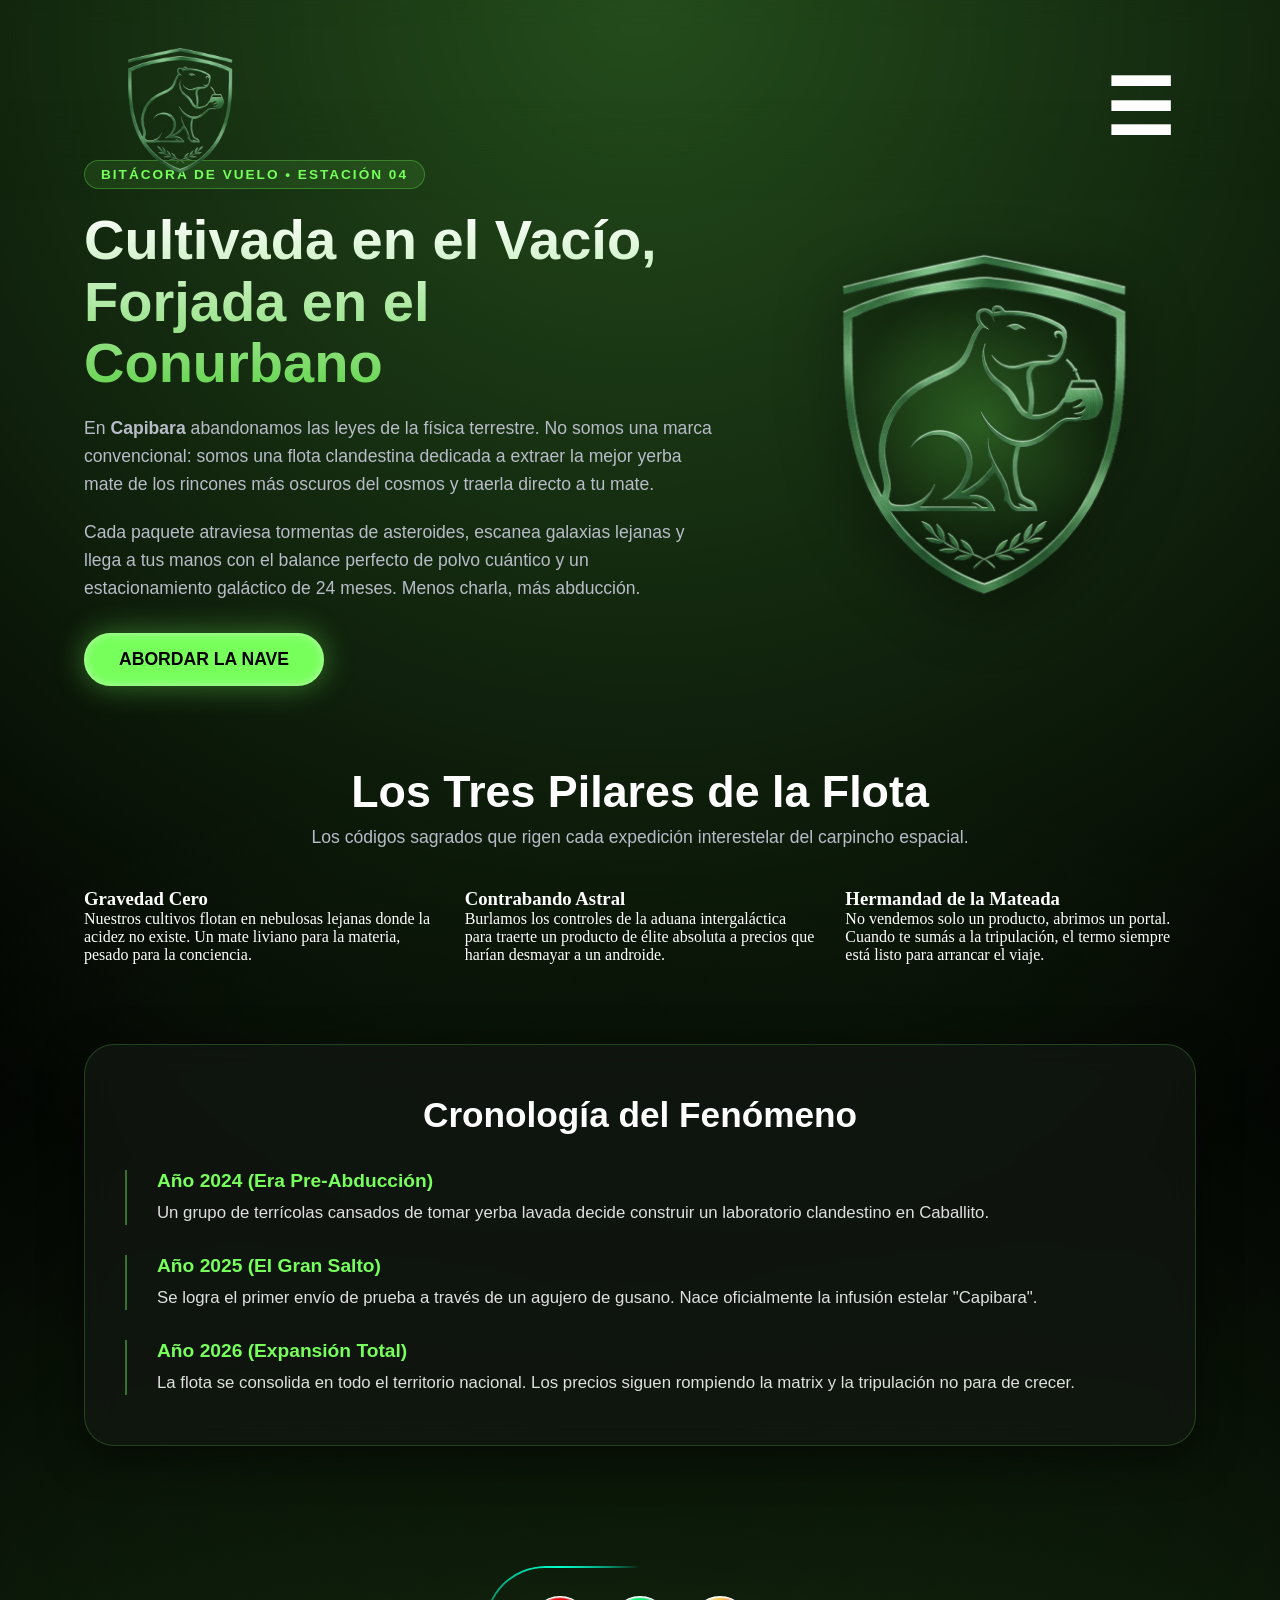
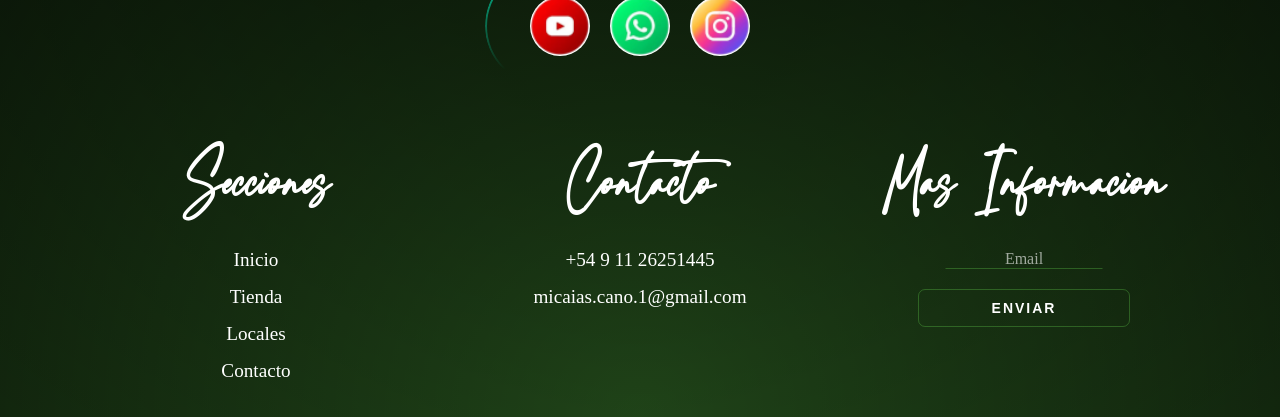
==== commit 64c97e69: "Refactor Contact page HTML structure" ====
--- a/Contacto.html
+++ b/Contacto.html
@@ -24,8 +24,8 @@
         </header>
         <nav class="menu">
             <a href="./index.html">Inicio</a>
-            <a href="./Sobre Nosotros.html">Sobre Nosotros</a>
             <a href="./tienda.html">Tienda</a>
+            <a href="./Contacto.html">Contacto</a>
             <a>
             <input type="checkbox" id="menu-toggle" class="menu-toggle">
             <label for="menu-toggle" class="hamburger">☰</label>
@@ -34,62 +34,65 @@
 
 
         <div class="scroll-fade-overlay"></div>
-<main class="contacto-main">
-            <section class="contacto-hero">
-                <span class="about-badge">Frecuencia Interdimensional • Canal 07</span>
-                <h1>SEÑALES DE RADIO GALÁCTICA</h1>
-                <p>¿Tenés interferencias con tu mate, querés interceptar un cargamento de yerba o necesitás sintonizar con la tripulación? Transmitinos tu coordenada. Respondemos antes de que colapse el hiperespacio.</p>
+<main class="about-main">
+            <!-- HERO / INTRODUCCIÓN GALÁCTICA -->
+            <section class="about-hero">
+                <div class="about-container">
+                    <div class="about-text">
+                        <span class="about-badge">Bitácora de Vuelo • Estación 04</span>
+                        <h2>Cultivada en el Vacío, Forjada en el Conurbano</h2>
+                        <p>En <strong>Capibara</strong> abandonamos las leyes de la física terrestre. No somos una marca convencional: somos una flota clandestina dedicada a extraer la mejor yerba mate de los rincones más oscuros del cosmos y traerla directo a tu mate.</p>
+                        <p>Cada paquete atraviesa tormentas de asteroides, escanea galaxias lejanas y llega a tus manos con el balance perfecto de polvo cuántico y un estacionamiento galáctico de 24 meses. Menos charla, más abducción.</p>
+                        <a href="./tienda.html" class="about-btn">Abordar la Nave</a>
+                    </div>
+                    <div class="about-image">
+                        <div class="glow-orb"></div>
+                        <img src="./assets/LogoCapibaraSF.png" alt="Capibara Espacial Sobre Nosotros">
+                    </div>
+                </div>
             </section>
 
-            <div class="contacto-container">
-                <div class="contacto-info-card card-mistica">
-                    <h2>Centro de Comando</h2>
-                    <div class="info-item">
-                        <span class="icon">📍</span>
-                        <div>
-                            <h3>Base Operativa (Sector Caballito)</h3>
-                            <p>CABA, Coordenadas Terrestres Protegidas</p>
-                        </div>
-                    </div>
-                    <div class="info-item">
-                        <span class="icon">📱</span>
-                        <div>
-                            <h3>Frecuencia Cuántica (WhatsApp)</h3>
-                            <p>+54 9 11 26251445</p>
-                        </div>
-                    </div>
-                    <div class="info-item">
-                        <span class="icon">✉️</span>
-                        <div>
-                            <h3>Transmisión Satelital (Email)</h3>
-                            <p>micaias.cano.1@gmail.com</p>
-                        </div>
-                    </div>
+            <!-- SECCIÓN DE VALORES / LEYENDA ESPACIAL -->
+            <section class="about-lore">
+                <div class="lore-header">
+                    <h3>Los Tres Pilares de la Flota</h3>
+                    <p>Los códigos sagrados que rigen cada expedición interestelar del carpincho espacial.</p>
                 </div>
-
-                <div class="contacto-form-card card-mistica">
-                    <h2>Terminal de Enlace</h2>
-                    <!-- Tip: Acá podés poner la URL de tu Webhook para automatizar el ingreso de datos -->
-                    <form class="main-form" action="" method="POST">
-                        <div class="form-group">
-                            <label for="nombre">Alias del Tripulante</label>
-                            <input type="text" id="nombre" placeholder="¿Cómo te detecta el radar?" required>
-                        </div>
-                        <div class="form-group">
-                            <label for="email">Canal de Retorno (Email)</label>
-                            <input type="email" id="email" placeholder="tripulante@galaxia.com" required>
-                        </div>
-                        <div class="form-group">
-                            <label for="mensaje">Transmisión / Coordenada</label>
-                            <textarea id="mensaje" rows="5" placeholder="Escribí tu mensaje hacia el espacio exterior..." required></textarea>
-                        </div>
-                        <button type="submit" class="btn-enviar">Lanzar Transmisión</button>
-                    </form>
+                <div class="lore-grid">
+                    <div class="card-mistica">
+                        <h3>Gravedad Cero</h3>
+                        <p>Nuestros cultivos flotan en nebulosas lejanas donde la acidez no existe. Un mate liviano para la materia, pesado para la conciencia.</p>
+                    </div>
+                    <div class="card-mistica">
+                        <h3>Contrabando Astral</h3>
+                        <p>Burlamos los controles de la aduana intergaláctica para traerte un producto de élite absoluta a precios que harían desmayar a un androide.</p>
+                    </div>
+                    <div class="card-mistica">
+                        <h3>Hermandad de la Mateada</h3>
+                        <p>No vendemos solo un producto, abrimos un portal. Cuando te sumás a la tripulación, el termo siempre está listo para arrancar el viaje.</p>
+                    </div>
                 </div>
-            </div>
-        </main>
-
-        <footer>
+            </section>
+
+            <!-- SECCIÓN INTERACTIVA DE HISTORIA -->
+            <section class="about-timeline">
+                <div class="timeline-box">
+                    <h3>Cronología del Fenómeno</h3>
+                    <div class="timeline-item">
+                        <span class="year">Año 2024 (Era Pre-Abducción)</span>
+                        <p>Un grupo de terrícolas cansados de tomar yerba lavada decide construir un laboratorio clandestino en Caballito.</p>
+                    </div>
+                    <div class="timeline-item">
+                        <span class="year">Año 2025 (El Gran Salto)</span>
+                        <p>Se logra el primer envío de prueba a través de un agujero de gusano. Nace oficialmente la infusión estelar "Capibara".</p>
+                    </div>
+                    <div class="timeline-item">
+                        <span class="year">Año 2026 (Expansión Total)</span>
+                        <p>La flota se consolida en todo el territorio nacional. Los precios siguen rompiendo la matrix y la tripulación no para de crecer.</p>
+                    </div>
+                </div>
+            </section>
+        </main>        <footer>
             <div class="redes">
                 <a href="#"><img src="./assets/yt.png" alt="yt"></a>
                 <a href="#"><img src="./assets/wtsap.png" alt="wtsp"></a>
@@ -99,8 +102,9 @@
             <div class="secciones">
                 <h3>Secciones</h3>
                 <a href="./index.html">Inicio</a>
-                <a href="./Sobre Nosotros.html">Sobre Nosotros</a>
                 <a href="./tienda.html">Tienda</a>
+                <a href="./Locales.html">Locales</a>
+                <a href="./Contacto.html">Contacto</a>
             </div>
             <div class="contacto">
                 <h3>Contacto</h3>
@@ -117,31 +121,29 @@
                     <button type="submit">Enviar</button>
                 </form>
             </div>
-
-        </section>
-        <div class="mediosDePago" style="display: none;" ></div>
-        <div class="copyright"><a href="#">Copyright Capibara Argentina - 2026. Todos los derechos reservados.</a></div>
-    </footer>
-    <article id="wrap">
-        <article id="lightings">
-            <section id="one">
-                <section id="two">
-                    <section id="three">
-                        <section id="four">
-                            <section id="five">
-                            <!-- El centro del resplandor -->
+        </footer>
+        <article id="wrap">
+            <article id="lightings">
+                <section id="one">
+                    <section id="two">
+                        <section id="three">
+                            <section id="four">
+                                <section id="five">
+                                <!-- El centro del resplandor -->
+                                </section>
                             </section>
                         </section>
                     </section>
                 </section>
-            </section>
+            </article>
         </article>
-    </article>
-    <script src="script.js"></script>
-    <style>/* =========================================
-   ESTILOS PARA EL MAIN DE CONTACTO
-   ========================================= */
-   @font-face {
+        <script src="script.js"></script>
+
+<style>
+/* ==========================================================================
+   ======================= ESTILOS "SOBRE NOSOTROS" =========================
+   ========================================================================== */
+@font-face {
   font-family: 'Syne';
   src: url('./assets/Syne-Bold.ttf') format('truetype');
   font-weight: 700;
@@ -172,7 +174,7 @@
   font-style: normal;
   font-display: swap;
 }
-.contacto-main {
+.about-main {
     max-width: 1200px;
     margin: 0 auto;
     padding: 120px 20px 80px 20px;
@@ -180,267 +182,238 @@
     z-index: 5;
 }
 
-.contacto-hero {
-    text-align: center;
-    margin-bottom: 60px;
-    animation: fadeUp 1s ease;
-}
-
-.contacto-hero h1 {
+.about-hero {
+    margin-bottom: 80px;
+}
+
+.about-container {
+    display: grid;
+    grid-template-columns: 1.2fr 0.8fr;
+    gap: 50px;
+    align-items: center;
+}
+
+.about-badge {
+    display: inline-block;
+    font-family: 'Space Grotesk', sans-serif;
+    font-size: 0.85rem;
+    font-weight: 700;
+    text-transform: uppercase;
+    letter-spacing: 2px;
+    color: #77FF5C;
+    background: rgba(119, 255, 92, 0.1);
+    border: 1px solid rgba(119, 255, 92, 0.3);
+    padding: 6px 16px;
+    border-radius: 50px;
+    margin-bottom: 20px;
+}
+
+.about-text h2 {
     font-family: 'Syne', sans-serif;
-    font-size: clamp(2.5rem, 6vw, 4rem);
+    font-size: clamp(2.2rem, 5vw, 3.5rem);
     background: linear-gradient(180deg, #FFFFFF 0%, rgba(119, 255, 92, 0.8) 100%);
     -webkit-background-clip: text;
     -webkit-text-fill-color: transparent;
-    filter: drop-shadow(0px 0px 15px rgba(119, 255, 92, 0.3));
+    font-weight: 800;
+    line-height: 1.1;
     margin-bottom: 20px;
-    font-weight: 800;
-}
-
-.contacto-hero p {
+}
+
+.about-text p {
     font-family: 'Space Grotesk', sans-serif;
     font-size: 1.1rem;
     color: var(--muted, #b8bcc8);
-    max-width: 650px;
-    margin: 0 auto;
     line-height: 1.6;
-}
-
-.contacto-container {
+    margin-bottom: 20px;
+}
+
+.about-btn {
+    display: inline-block;
+    margin-top: 10px;
+    padding: 16px 35px;
+    font-family: 'Space Grotesk', sans-serif;
+    font-size: 1.1rem;
+    font-weight: 700;
+    text-transform: uppercase;
+    color: #000;
+    background: #77FF5C;
+    border-radius: 50px;
+    text-decoration: none;
+    box-shadow: 0 0 30px rgba(119, 255, 92, 0.4), inset 0 0 10px rgba(255,255,255,0.5);
+    transition: all 0.3s cubic-bezier(0.175, 0.885, 0.32, 1.275);
+}
+
+.about-btn:hover {
+    transform: scale(1.05) translateY(-4px);
+    box-shadow: 0 15px 40px rgba(119, 255, 92, 0.6), inset 0 0 15px rgba(255,255,255,0.8);
+    letter-spacing: 1px;
+}
+
+/* Imagen con órbita brillante de fondo */
+.about-image {
+    position: relative;
+    display: flex;
+    align-items: center;
+    justify-content: center;
+}
+
+.glow-orb {
+    position: absolute;
+    width: 280px;
+    height: 280px;
+    background: radial-gradient(circle, rgba(119, 255, 92, 0.3) 0%, transparent 70%);
+    border-radius: 50%;
+    z-index: 1;
+    animation: pulseOrb 4s ease-in-out infinite alternate;
+}
+
+.about-image img {
+    position: relative;
+    z-index: 2;
+    width: 100%;
+    max-width: 380px;
+    height: auto;
+    filter: drop-shadow(0 15px 30px rgba(0,0,0,0.8));
+    animation: floatImage 4s ease-in-out infinite alternate;
+}
+
+/* --- Sección de Lore / Pilares --- */
+.about-lore {
+    margin-bottom: 80px;
+}
+
+.lore-header {
+    text-align: center;
+    margin-bottom: 40px;
+}
+
+.lore-header h3 {
+    font-family: 'Syne', sans-serif;
+    font-size: clamp(2rem, 4vw, 2.8rem);
+    color: #fff;
+    margin-bottom: 10px;
+}
+
+.lore-header p {
+    font-family: 'Space Grotesk', sans-serif;
+    color: var(--muted, #b8bcc8);
+    font-size: 1.1rem;
+}
+
+.lore-grid {
     display: grid;
-    grid-template-columns: 1fr 1.5fr;
-    gap: 40px;
-    align-items: start;
-}
-
-/* Reutilizamos y adaptamos la clase mistica para los contenedores */
-.contacto-info-card, 
-.contacto-form-card {
+    grid-template-columns: repeat(auto-fit, minmax(300px, 1fr));
+    gap: 30px;
+}
+
+/* --- Sección de Cronología --- */
+.about-timeline {
+    margin-bottom: 40px;
+}
+
+.timeline-box {
     background: rgba(20, 25, 20, 0.6);
-    padding: 40px;
-    border-radius: 25px;
-    box-shadow: 0 10px 40px rgba(0, 0, 0, 0.5);
     border: 1px solid rgba(119, 255, 92, 0.2);
+    border-radius: 30px;
+    padding: 50px 40px;
     backdrop-filter: blur(16px);
     -webkit-backdrop-filter: blur(16px);
+    box-shadow: 0 10px 40px rgba(0, 0, 0, 0.5);
+}
+
+.timeline-box h3 {
+    font-family: 'Syne', sans-serif;
+    font-size: 2.2rem;
+    color: #fff;
+    margin-bottom: 35px;
+    text-align: center;
+}
+
+.timeline-item {
     position: relative;
-    overflow: hidden;
-    transition: transform 0.3s ease, border-color 0.3s ease;
-}
-
-.contacto-info-card:hover, 
-.contacto-form-card:hover {
-    border-color: rgba(119, 255, 92, 0.5);
-    box-shadow: 0 15px 50px rgba(0, 0, 0, 0.6), 0 0 20px rgba(119, 255, 92, 0.1);
-}
-
-.contacto-info-card h2, 
-.contacto-form-card h2 {
+    padding-left: 30px;
+    border-left: 2px solid rgba(119, 255, 92, 0.4);
+    margin-bottom: 30px;
+}
+
+.timeline-item:last-child {
+    margin-bottom: 0;
+}
+
+.timeline-item .year {
     font-family: 'Syne', sans-serif;
-    font-size: 1.8rem;
-    color: #fff;
-    margin-bottom: 30px;
-    border-bottom: 2px solid rgba(119, 255, 92, 0.3);
-    padding-bottom: 15px;
-    display: inline-block;
-}
-
-/* --- Información de Contacto --- */
-.info-item {
-    display: flex;
-    align-items: flex-start;
-    gap: 20px;
-    margin-bottom: 30px;
-    transition: transform 0.2s ease;
-}
-
-.info-item:hover {
-    transform: translateX(10px);
-}
-
-.info-item .icon {
-    font-size: 1.8rem;
-    filter: drop-shadow(0 0 8px rgba(119, 255, 92, 0.6));
-    animation: floatIcon 3s ease-in-out infinite alternate;
-}
-
-.info-item h3 {
+    font-size: 1.2rem;
+    font-weight: 700;
+    color: #77FF5C;
+    display: block;
+    margin-bottom: 8px;
+}
+
+.timeline-item p {
     font-family: 'Space Grotesk', sans-serif;
-    font-size: 1.1rem;
-    color: #77FF5C;
-    margin: 0 0 6px 0;
-    text-transform: uppercase;
-    letter-spacing: 1px;
-}
-
-.info-item p {
-    font-family: 'Space Grotesk', sans-serif;
-    font-size: 1rem;
     color: #e0e0e0;
+    font-size: 1.05rem;
+    line-height: 1.5;
     margin: 0;
 }
 
-/* --- Formulario --- */
-.main-form .form-group {
-    margin-bottom: 25px;
-}
-
-.main-form label {
-    display: block;
-    font-family: 'Space Grotesk', sans-serif;
-    font-size: 0.95rem;
-    font-weight: 700;
-    color: #fff;
-    margin-bottom: 10px;
-    text-transform: uppercase;
-    letter-spacing: 1px;
-}
-
-.main-form input, 
-.main-form textarea {
-    width: 100%;
-    padding: 15px 20px;
-    border: 1px solid rgba(255, 255, 255, 0.1);
-    background-color: rgba(255, 255, 255, 0.05);
-    color: #fff;
-    border-radius: 12px;
-    font-family: 'Inter', sans-serif;
-    font-size: 1rem;
-    outline: none;
-    transition: all 0.3s ease;
-    box-sizing: border-box;
-}
-
-.main-form input::placeholder, 
-.main-form textarea::placeholder {
-    color: rgba(255, 255, 255, 0.3);
-}
-
-.main-form input:focus, 
-.main-form textarea:focus {
-    border-color: rgba(119, 255, 92, 0.6);
-    background-color: rgba(255, 255, 255, 0.08);
-    box-shadow: 0 0 15px rgba(119, 255, 92, 0.2);
-    transform: translateY(-2px);
-}
-
-/* --- Botón (El mismo estilo pulido) --- */
-.btn-enviar {
-    display: inline-block;
-    position: relative;
-    border: 1px solid rgba(119, 255, 92, 0.5);
-    text-transform: uppercase;
-    font-family: 'Space Grotesk', sans-serif;
-    letter-spacing: 2px;
-    color: #fff;
-    overflow: hidden;
-    box-shadow: 0 0 0 0 transparent;
-    transition: all 0.3s ease-in-out;
-    padding: 16px 30px;
-    background-color: transparent;
-    font-weight: 700;
-    border-radius: 12px;
-    width: 100%;
-    text-align: center;
-    cursor: pointer;
-    margin-top: 10px;
-}
-
-.btn-enviar:hover {
-    background: rgba(119, 255, 92, 0.2);
-    box-shadow: 0 0 30px 5px rgba(119, 255, 92, 0.3);
-    border-color: #77FF5C;
-    transform: translateY(-3px);
-}
-
-.btn-enviar:hover::before {
-    animation: sh02 0.5s 0s linear;
-}
-
-.btn-enviar::before {
-    content: '';
-    display: block;
-    width: 0px;
-    height: 86%;
-    position: absolute;
-    top: 7%;
-    left: 0%;
-    opacity: 0;
-    background: #fff;
-    box-shadow: 0 0 50px 30px #fff;
-    transform: skewX(-20deg);
-}
-
-@keyframes floatIcon {
+/* Animaciones específicas */
+@keyframes floatImage {
     from { transform: translateY(0); }
-    to { transform: translateY(-5px); }
+    to { transform: translateY(-12px); }
+}
+
+@keyframes pulseOrb {
+    from { transform: scale(0.9); opacity: 0.5; }
+    to { transform: scale(1.15); opacity: 0.9; }
 }
 
 /* ==========================================================================
    ======================= MEDIA QUERY (MOBILE - 557.8px) ===================
    ========================================================================== */
 @media (max-width: 557.8px) {
-    .contacto-main {
+    .about-main {
         padding: 100px 15px 40px 15px;
     }
 
-    .contacto-hero {
-        margin-bottom: 40px;
-    }
-
-    .contacto-hero h1 {
-        font-size: clamp(2rem, 8vw, 2.8rem);
-        line-height: 1.1;
-    }
-
-    .contacto-hero p {
-        font-size: 1rem;
-        padding: 0 10px;
-    }
-
-    .contacto-container {
+    .about-container {
         grid-template-columns: 1fr;
         gap: 30px;
-    }
-
-    .contacto-info-card, 
-    .contacto-form-card {
-        padding: 25px 20px;
+        text-align: center;
+    }
+
+    .about-text h2 {
+        font-size: clamp(2rem, 8vw, 2.5rem);
+    }
+
+    .about-badge {
+        margin: 0 auto 15px auto;
+    }
+
+    .about-btn {
+        width: 100%;
+        text-align: center;
+        padding: 15px 20px;
+    }
+
+    .glow-orb {
+        width: 200px;
+        height: 200px;
+    }
+
+    .about-image img {
+        max-width: 260px;
+    }
+
+    .timeline-box {
+        padding: 30px 20px;
         border-radius: 20px;
     }
 
-    .contacto-info-card h2, 
-    .contacto-form-card h2 {
-        font-size: 1.5rem;
-        margin-bottom: 20px;
-    }
-
-    .info-item {
-        gap: 15px;
-        margin-bottom: 25px;
-    }
-
-    .info-item .icon {
-        font-size: 1.5rem;
-    }
-
-    .info-item h3 {
-        font-size: 1rem;
-    }
-
-    .info-item p {
-        font-size: 0.9rem;
-    }
-
-    .main-form input, 
-    .main-form textarea {
-        padding: 12px 15px;
-        font-size: 0.95rem;
-    }
-
-    .btn-enviar {
-        padding: 14px 20px;
-        font-size: 0.9rem;
-    }
-}
-</style>
+    .timeline-box h3 {
+        font-size: 1.6rem;
+    }
+}
+</style>    </div>
+</body>
+</html>
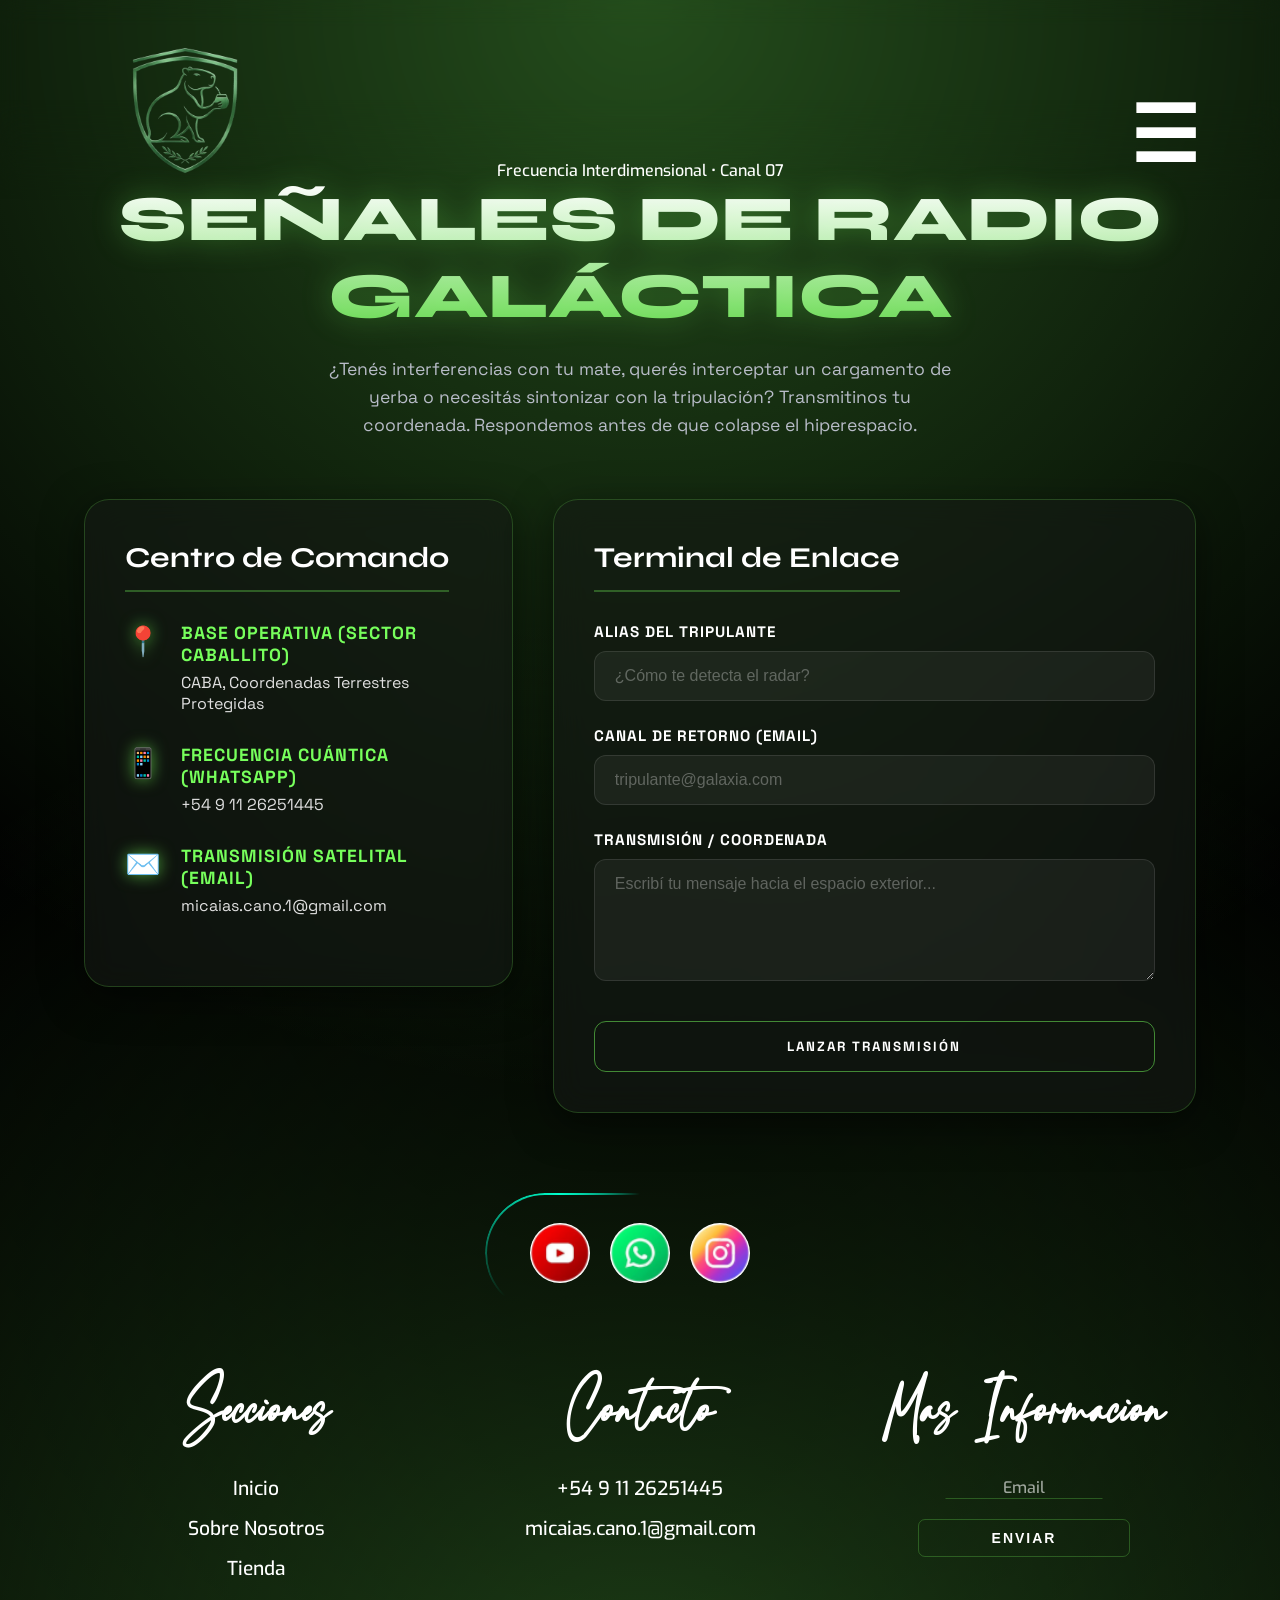
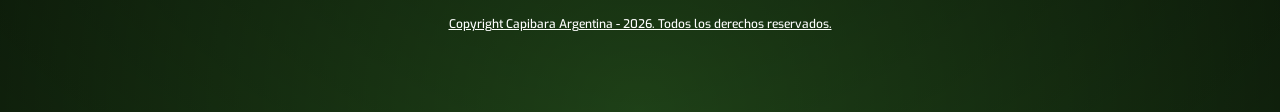
==== commit 71301ff7: "Refactor Contacto.html structure and styles" ====
--- a/Contacto.html
+++ b/Contacto.html
@@ -24,8 +24,8 @@
         </header>
         <nav class="menu">
             <a href="./index.html">Inicio</a>
+            <a href="./Sobre Nosotros.html">Sobre Nosotros</a>
             <a href="./tienda.html">Tienda</a>
-            <a href="./Contacto.html">Contacto</a>
             <a>
             <input type="checkbox" id="menu-toggle" class="menu-toggle">
             <label for="menu-toggle" class="hamburger">☰</label>
@@ -34,65 +34,62 @@
 
 
         <div class="scroll-fade-overlay"></div>
-<main class="about-main">
-            <!-- HERO / INTRODUCCIÓN GALÁCTICA -->
-            <section class="about-hero">
-                <div class="about-container">
-                    <div class="about-text">
-                        <span class="about-badge">Bitácora de Vuelo • Estación 04</span>
-                        <h2>Cultivada en el Vacío, Forjada en el Conurbano</h2>
-                        <p>En <strong>Capibara</strong> abandonamos las leyes de la física terrestre. No somos una marca convencional: somos una flota clandestina dedicada a extraer la mejor yerba mate de los rincones más oscuros del cosmos y traerla directo a tu mate.</p>
-                        <p>Cada paquete atraviesa tormentas de asteroides, escanea galaxias lejanas y llega a tus manos con el balance perfecto de polvo cuántico y un estacionamiento galáctico de 24 meses. Menos charla, más abducción.</p>
-                        <a href="./tienda.html" class="about-btn">Abordar la Nave</a>
+<main class="contacto-main">
+            <section class="contacto-hero">
+                <span class="about-badge">Frecuencia Interdimensional • Canal 07</span>
+                <h1>SEÑALES DE RADIO GALÁCTICA</h1>
+                <p>¿Tenés interferencias con tu mate, querés interceptar un cargamento de yerba o necesitás sintonizar con la tripulación? Transmitinos tu coordenada. Respondemos antes de que colapse el hiperespacio.</p>
+            </section>
+
+            <div class="contacto-container">
+                <div class="contacto-info-card card-mistica">
+                    <h2>Centro de Comando</h2>
+                    <div class="info-item">
+                        <span class="icon">📍</span>
+                        <div>
+                            <h3>Base Operativa (Sector Caballito)</h3>
+                            <p>CABA, Coordenadas Terrestres Protegidas</p>
+                        </div>
                     </div>
-                    <div class="about-image">
-                        <div class="glow-orb"></div>
-                        <img src="./assets/LogoCapibaraSF.png" alt="Capibara Espacial Sobre Nosotros">
+                    <div class="info-item">
+                        <span class="icon">📱</span>
+                        <div>
+                            <h3>Frecuencia Cuántica (WhatsApp)</h3>
+                            <p>+54 9 11 26251445</p>
+                        </div>
+                    </div>
+                    <div class="info-item">
+                        <span class="icon">✉️</span>
+                        <div>
+                            <h3>Transmisión Satelital (Email)</h3>
+                            <p>micaias.cano.1@gmail.com</p>
+                        </div>
                     </div>
                 </div>
-            </section>
-
-            <!-- SECCIÓN DE VALORES / LEYENDA ESPACIAL -->
-            <section class="about-lore">
-                <div class="lore-header">
-                    <h3>Los Tres Pilares de la Flota</h3>
-                    <p>Los códigos sagrados que rigen cada expedición interestelar del carpincho espacial.</p>
+
+                <div class="contacto-form-card card-mistica">
+                    <h2>Terminal de Enlace</h2>
+                    <!-- Tip: Acá podés poner la URL de tu Webhook para automatizar el ingreso de datos -->
+                    <form class="main-form" action="" method="POST">
+                        <div class="form-group">
+                            <label for="nombre">Alias del Tripulante</label>
+                            <input type="text" id="nombre" placeholder="¿Cómo te detecta el radar?" required>
+                        </div>
+                        <div class="form-group">
+                            <label for="email">Canal de Retorno (Email)</label>
+                            <input type="email" id="email" placeholder="tripulante@galaxia.com" required>
+                        </div>
+                        <div class="form-group">
+                            <label for="mensaje">Transmisión / Coordenada</label>
+                            <textarea id="mensaje" rows="5" placeholder="Escribí tu mensaje hacia el espacio exterior..." required></textarea>
+                        </div>
+                        <button type="submit" class="btn-enviar">Lanzar Transmisión</button>
+                    </form>
                 </div>
-                <div class="lore-grid">
-                    <div class="card-mistica">
-                        <h3>Gravedad Cero</h3>
-                        <p>Nuestros cultivos flotan en nebulosas lejanas donde la acidez no existe. Un mate liviano para la materia, pesado para la conciencia.</p>
-                    </div>
-                    <div class="card-mistica">
-                        <h3>Contrabando Astral</h3>
-                        <p>Burlamos los controles de la aduana intergaláctica para traerte un producto de élite absoluta a precios que harían desmayar a un androide.</p>
-                    </div>
-                    <div class="card-mistica">
-                        <h3>Hermandad de la Mateada</h3>
-                        <p>No vendemos solo un producto, abrimos un portal. Cuando te sumás a la tripulación, el termo siempre está listo para arrancar el viaje.</p>
-                    </div>
-                </div>
-            </section>
-
-            <!-- SECCIÓN INTERACTIVA DE HISTORIA -->
-            <section class="about-timeline">
-                <div class="timeline-box">
-                    <h3>Cronología del Fenómeno</h3>
-                    <div class="timeline-item">
-                        <span class="year">Año 2024 (Era Pre-Abducción)</span>
-                        <p>Un grupo de terrícolas cansados de tomar yerba lavada decide construir un laboratorio clandestino en Caballito.</p>
-                    </div>
-                    <div class="timeline-item">
-                        <span class="year">Año 2025 (El Gran Salto)</span>
-                        <p>Se logra el primer envío de prueba a través de un agujero de gusano. Nace oficialmente la infusión estelar "Capibara".</p>
-                    </div>
-                    <div class="timeline-item">
-                        <span class="year">Año 2026 (Expansión Total)</span>
-                        <p>La flota se consolida en todo el territorio nacional. Los precios siguen rompiendo la matrix y la tripulación no para de crecer.</p>
-                    </div>
-                </div>
-            </section>
-        </main>        <footer>
+            </div>
+        </main>
+
+        <footer>
             <div class="redes">
                 <a href="#"><img src="./assets/yt.png" alt="yt"></a>
                 <a href="#"><img src="./assets/wtsap.png" alt="wtsp"></a>
@@ -102,9 +99,8 @@
             <div class="secciones">
                 <h3>Secciones</h3>
                 <a href="./index.html">Inicio</a>
+                <a href="./Sobre Nosotros.html">Sobre Nosotros</a>
                 <a href="./tienda.html">Tienda</a>
-                <a href="./Locales.html">Locales</a>
-                <a href="./Contacto.html">Contacto</a>
             </div>
             <div class="contacto">
                 <h3>Contacto</h3>
@@ -121,29 +117,31 @@
                     <button type="submit">Enviar</button>
                 </form>
             </div>
-        </footer>
-        <article id="wrap">
-            <article id="lightings">
-                <section id="one">
-                    <section id="two">
-                        <section id="three">
-                            <section id="four">
-                                <section id="five">
-                                <!-- El centro del resplandor -->
-                                </section>
+
+        </section>
+        <div class="mediosDePago" style="display: none;" ></div>
+        <div class="copyright"><a href="#">Copyright Capibara Argentina - 2026. Todos los derechos reservados.</a></div>
+    </footer>
+    <article id="wrap">
+        <article id="lightings">
+            <section id="one">
+                <section id="two">
+                    <section id="three">
+                        <section id="four">
+                            <section id="five">
+                            <!-- El centro del resplandor -->
                             </section>
                         </section>
                     </section>
                 </section>
-            </article>
+            </section>
         </article>
-        <script src="script.js"></script>
-
-<style>
-/* ==========================================================================
-   ======================= ESTILOS "SOBRE NOSOTROS" =========================
-   ========================================================================== */
-@font-face {
+    </article>
+    <script src="script.js"></script>
+    <style>/* =========================================
+   ESTILOS PARA EL MAIN DE CONTACTO
+   ========================================= */
+   @font-face {
   font-family: 'Syne';
   src: url('./assets/Syne-Bold.ttf') format('truetype');
   font-weight: 700;
@@ -174,7 +172,7 @@
   font-style: normal;
   font-display: swap;
 }
-.about-main {
+.contacto-main {
     max-width: 1200px;
     margin: 0 auto;
     padding: 120px 20px 80px 20px;
@@ -182,238 +180,267 @@
     z-index: 5;
 }
 
-.about-hero {
-    margin-bottom: 80px;
-}
-
-.about-container {
-    display: grid;
-    grid-template-columns: 1.2fr 0.8fr;
-    gap: 50px;
-    align-items: center;
-}
-
-.about-badge {
-    display: inline-block;
-    font-family: 'Space Grotesk', sans-serif;
-    font-size: 0.85rem;
-    font-weight: 700;
-    text-transform: uppercase;
-    letter-spacing: 2px;
-    color: #77FF5C;
-    background: rgba(119, 255, 92, 0.1);
-    border: 1px solid rgba(119, 255, 92, 0.3);
-    padding: 6px 16px;
-    border-radius: 50px;
-    margin-bottom: 20px;
-}
-
-.about-text h2 {
+.contacto-hero {
+    text-align: center;
+    margin-bottom: 60px;
+    animation: fadeUp 1s ease;
+}
+
+.contacto-hero h1 {
     font-family: 'Syne', sans-serif;
-    font-size: clamp(2.2rem, 5vw, 3.5rem);
+    font-size: clamp(2.5rem, 6vw, 4rem);
     background: linear-gradient(180deg, #FFFFFF 0%, rgba(119, 255, 92, 0.8) 100%);
     -webkit-background-clip: text;
     -webkit-text-fill-color: transparent;
+    filter: drop-shadow(0px 0px 15px rgba(119, 255, 92, 0.3));
+    margin-bottom: 20px;
     font-weight: 800;
-    line-height: 1.1;
-    margin-bottom: 20px;
-}
-
-.about-text p {
+}
+
+.contacto-hero p {
     font-family: 'Space Grotesk', sans-serif;
     font-size: 1.1rem;
     color: var(--muted, #b8bcc8);
+    max-width: 650px;
+    margin: 0 auto;
     line-height: 1.6;
-    margin-bottom: 20px;
-}
-
-.about-btn {
+}
+
+.contacto-container {
+    display: grid;
+    grid-template-columns: 1fr 1.5fr;
+    gap: 40px;
+    align-items: start;
+}
+
+/* Reutilizamos y adaptamos la clase mistica para los contenedores */
+.contacto-info-card, 
+.contacto-form-card {
+    background: rgba(20, 25, 20, 0.6);
+    padding: 40px;
+    border-radius: 25px;
+    box-shadow: 0 10px 40px rgba(0, 0, 0, 0.5);
+    border: 1px solid rgba(119, 255, 92, 0.2);
+    backdrop-filter: blur(16px);
+    -webkit-backdrop-filter: blur(16px);
+    position: relative;
+    overflow: hidden;
+    transition: transform 0.3s ease, border-color 0.3s ease;
+}
+
+.contacto-info-card:hover, 
+.contacto-form-card:hover {
+    border-color: rgba(119, 255, 92, 0.5);
+    box-shadow: 0 15px 50px rgba(0, 0, 0, 0.6), 0 0 20px rgba(119, 255, 92, 0.1);
+}
+
+.contacto-info-card h2, 
+.contacto-form-card h2 {
+    font-family: 'Syne', sans-serif;
+    font-size: 1.8rem;
+    color: #fff;
+    margin-bottom: 30px;
+    border-bottom: 2px solid rgba(119, 255, 92, 0.3);
+    padding-bottom: 15px;
     display: inline-block;
-    margin-top: 10px;
-    padding: 16px 35px;
+}
+
+/* --- Información de Contacto --- */
+.info-item {
+    display: flex;
+    align-items: flex-start;
+    gap: 20px;
+    margin-bottom: 30px;
+    transition: transform 0.2s ease;
+}
+
+.info-item:hover {
+    transform: translateX(10px);
+}
+
+.info-item .icon {
+    font-size: 1.8rem;
+    filter: drop-shadow(0 0 8px rgba(119, 255, 92, 0.6));
+    animation: floatIcon 3s ease-in-out infinite alternate;
+}
+
+.info-item h3 {
     font-family: 'Space Grotesk', sans-serif;
     font-size: 1.1rem;
+    color: #77FF5C;
+    margin: 0 0 6px 0;
+    text-transform: uppercase;
+    letter-spacing: 1px;
+}
+
+.info-item p {
+    font-family: 'Space Grotesk', sans-serif;
+    font-size: 1rem;
+    color: #e0e0e0;
+    margin: 0;
+}
+
+/* --- Formulario --- */
+.main-form .form-group {
+    margin-bottom: 25px;
+}
+
+.main-form label {
+    display: block;
+    font-family: 'Space Grotesk', sans-serif;
+    font-size: 0.95rem;
     font-weight: 700;
-    text-transform: uppercase;
-    color: #000;
-    background: #77FF5C;
-    border-radius: 50px;
-    text-decoration: none;
-    box-shadow: 0 0 30px rgba(119, 255, 92, 0.4), inset 0 0 10px rgba(255,255,255,0.5);
-    transition: all 0.3s cubic-bezier(0.175, 0.885, 0.32, 1.275);
-}
-
-.about-btn:hover {
-    transform: scale(1.05) translateY(-4px);
-    box-shadow: 0 15px 40px rgba(119, 255, 92, 0.6), inset 0 0 15px rgba(255,255,255,0.8);
-    letter-spacing: 1px;
-}
-
-/* Imagen con órbita brillante de fondo */
-.about-image {
-    position: relative;
-    display: flex;
-    align-items: center;
-    justify-content: center;
-}
-
-.glow-orb {
-    position: absolute;
-    width: 280px;
-    height: 280px;
-    background: radial-gradient(circle, rgba(119, 255, 92, 0.3) 0%, transparent 70%);
-    border-radius: 50%;
-    z-index: 1;
-    animation: pulseOrb 4s ease-in-out infinite alternate;
-}
-
-.about-image img {
-    position: relative;
-    z-index: 2;
-    width: 100%;
-    max-width: 380px;
-    height: auto;
-    filter: drop-shadow(0 15px 30px rgba(0,0,0,0.8));
-    animation: floatImage 4s ease-in-out infinite alternate;
-}
-
-/* --- Sección de Lore / Pilares --- */
-.about-lore {
-    margin-bottom: 80px;
-}
-
-.lore-header {
-    text-align: center;
-    margin-bottom: 40px;
-}
-
-.lore-header h3 {
-    font-family: 'Syne', sans-serif;
-    font-size: clamp(2rem, 4vw, 2.8rem);
     color: #fff;
     margin-bottom: 10px;
-}
-
-.lore-header p {
+    text-transform: uppercase;
+    letter-spacing: 1px;
+}
+
+.main-form input, 
+.main-form textarea {
+    width: 100%;
+    padding: 15px 20px;
+    border: 1px solid rgba(255, 255, 255, 0.1);
+    background-color: rgba(255, 255, 255, 0.05);
+    color: #fff;
+    border-radius: 12px;
+    font-family: 'Inter', sans-serif;
+    font-size: 1rem;
+    outline: none;
+    transition: all 0.3s ease;
+    box-sizing: border-box;
+}
+
+.main-form input::placeholder, 
+.main-form textarea::placeholder {
+    color: rgba(255, 255, 255, 0.3);
+}
+
+.main-form input:focus, 
+.main-form textarea:focus {
+    border-color: rgba(119, 255, 92, 0.6);
+    background-color: rgba(255, 255, 255, 0.08);
+    box-shadow: 0 0 15px rgba(119, 255, 92, 0.2);
+    transform: translateY(-2px);
+}
+
+/* --- Botón (El mismo estilo pulido) --- */
+.btn-enviar {
+    display: inline-block;
+    position: relative;
+    border: 1px solid rgba(119, 255, 92, 0.5);
+    text-transform: uppercase;
     font-family: 'Space Grotesk', sans-serif;
-    color: var(--muted, #b8bcc8);
-    font-size: 1.1rem;
-}
-
-.lore-grid {
-    display: grid;
-    grid-template-columns: repeat(auto-fit, minmax(300px, 1fr));
-    gap: 30px;
-}
-
-/* --- Sección de Cronología --- */
-.about-timeline {
-    margin-bottom: 40px;
-}
-
-.timeline-box {
-    background: rgba(20, 25, 20, 0.6);
-    border: 1px solid rgba(119, 255, 92, 0.2);
-    border-radius: 30px;
-    padding: 50px 40px;
-    backdrop-filter: blur(16px);
-    -webkit-backdrop-filter: blur(16px);
-    box-shadow: 0 10px 40px rgba(0, 0, 0, 0.5);
-}
-
-.timeline-box h3 {
-    font-family: 'Syne', sans-serif;
-    font-size: 2.2rem;
+    letter-spacing: 2px;
     color: #fff;
-    margin-bottom: 35px;
+    overflow: hidden;
+    box-shadow: 0 0 0 0 transparent;
+    transition: all 0.3s ease-in-out;
+    padding: 16px 30px;
+    background-color: transparent;
+    font-weight: 700;
+    border-radius: 12px;
+    width: 100%;
     text-align: center;
-}
-
-.timeline-item {
-    position: relative;
-    padding-left: 30px;
-    border-left: 2px solid rgba(119, 255, 92, 0.4);
-    margin-bottom: 30px;
-}
-
-.timeline-item:last-child {
-    margin-bottom: 0;
-}
-
-.timeline-item .year {
-    font-family: 'Syne', sans-serif;
-    font-size: 1.2rem;
-    font-weight: 700;
-    color: #77FF5C;
+    cursor: pointer;
+    margin-top: 10px;
+}
+
+.btn-enviar:hover {
+    background: rgba(119, 255, 92, 0.2);
+    box-shadow: 0 0 30px 5px rgba(119, 255, 92, 0.3);
+    border-color: #77FF5C;
+    transform: translateY(-3px);
+}
+
+.btn-enviar:hover::before {
+    animation: sh02 0.5s 0s linear;
+}
+
+.btn-enviar::before {
+    content: '';
     display: block;
-    margin-bottom: 8px;
-}
-
-.timeline-item p {
-    font-family: 'Space Grotesk', sans-serif;
-    color: #e0e0e0;
-    font-size: 1.05rem;
-    line-height: 1.5;
-    margin: 0;
-}
-
-/* Animaciones específicas */
-@keyframes floatImage {
+    width: 0px;
+    height: 86%;
+    position: absolute;
+    top: 7%;
+    left: 0%;
+    opacity: 0;
+    background: #fff;
+    box-shadow: 0 0 50px 30px #fff;
+    transform: skewX(-20deg);
+}
+
+@keyframes floatIcon {
     from { transform: translateY(0); }
-    to { transform: translateY(-12px); }
-}
-
-@keyframes pulseOrb {
-    from { transform: scale(0.9); opacity: 0.5; }
-    to { transform: scale(1.15); opacity: 0.9; }
+    to { transform: translateY(-5px); }
 }
 
 /* ==========================================================================
    ======================= MEDIA QUERY (MOBILE - 557.8px) ===================
    ========================================================================== */
 @media (max-width: 557.8px) {
-    .about-main {
+    .contacto-main {
         padding: 100px 15px 40px 15px;
     }
 
-    .about-container {
+    .contacto-hero {
+        margin-bottom: 40px;
+    }
+
+    .contacto-hero h1 {
+        font-size: clamp(2rem, 8vw, 2.8rem);
+        line-height: 1.1;
+    }
+
+    .contacto-hero p {
+        font-size: 1rem;
+        padding: 0 10px;
+    }
+
+    .contacto-container {
         grid-template-columns: 1fr;
         gap: 30px;
-        text-align: center;
-    }
-
-    .about-text h2 {
-        font-size: clamp(2rem, 8vw, 2.5rem);
-    }
-
-    .about-badge {
-        margin: 0 auto 15px auto;
-    }
-
-    .about-btn {
-        width: 100%;
-        text-align: center;
-        padding: 15px 20px;
-    }
-
-    .glow-orb {
-        width: 200px;
-        height: 200px;
-    }
-
-    .about-image img {
-        max-width: 260px;
-    }
-
-    .timeline-box {
-        padding: 30px 20px;
+    }
+
+    .contacto-info-card, 
+    .contacto-form-card {
+        padding: 25px 20px;
         border-radius: 20px;
     }
 
-    .timeline-box h3 {
-        font-size: 1.6rem;
-    }
-}
-</style>    </div>
-</body>
-</html>
+    .contacto-info-card h2, 
+    .contacto-form-card h2 {
+        font-size: 1.5rem;
+        margin-bottom: 20px;
+    }
+
+    .info-item {
+        gap: 15px;
+        margin-bottom: 25px;
+    }
+
+    .info-item .icon {
+        font-size: 1.5rem;
+    }
+
+    .info-item h3 {
+        font-size: 1rem;
+    }
+
+    .info-item p {
+        font-size: 0.9rem;
+    }
+
+    .main-form input, 
+    .main-form textarea {
+        padding: 12px 15px;
+        font-size: 0.95rem;
+    }
+
+    .btn-enviar {
+        padding: 14px 20px;
+        font-size: 0.9rem;
+    }
+}
+</style>
--- a/style.css
+++ b/style.css
@@ -17,16 +17,15 @@
 
 @font-face {
   font-family: Exomedium;
-  src: url(./assets/Exo-Medium.ttf) format(ttf);
+  src: url(./assets/Exo-Medium.ttf) format('truetype');
 }
 
 @font-face {
   font-family: Saylora;
-  src: url(./assets/Priestacy.otf) format(opentype);
+  src: url(./assets/Priestacy.otf) format('opentype');
   font-weight: 550;
   font-style: normal;
-  font-display:swap;
-  margin: auto;
+  font-display: swap;
 }
 
 /* --- 2. RESET Y ESTILOS BASE --- */
@@ -43,11 +42,11 @@
 
 body {
   position: relative;
-  font-family: 'Inter', Exomedium;
+  font-family: 'Inter', Exomedium, sans-serif;
   background:
-  radial-gradient(circle at top , rgba(119, 255, 92, 0.3), transparent 60%),
-  radial-gradient(circle at center, rgba(0, 0, 0, 0.8), transparent 100%),
-  radial-gradient(circle at bottom ,rgba(119, 255, 92, 0.3), transparent 60%)
+    radial-gradient(circle at top, rgba(119, 255, 92, 0.3), transparent 60%),
+    radial-gradient(circle at center, rgba(0, 0, 0, 0.8), transparent 100%),
+    radial-gradient(circle at bottom, rgba(119, 255, 92, 0.3), transparent 60%)
     var(--bg);
   color: var(--text);
   width: 100%;
@@ -55,7 +54,6 @@
   min-height: 100vh;
   padding: 40px 20px 0px;
   overflow-x: hidden;
-  
 }
 
 .conteiner {
@@ -71,7 +69,6 @@
   text-align: center;
   justify-content: space-between;
   align-items: center;
-  margin-bottom: 10px;
   animation: fadeUp 0.8s ease; 
   font-size: clamp(2.8rem, 6vw, 5rem); 
   font-weight: 700;
@@ -102,6 +99,10 @@
   display: flex;
   cursor: pointer;
   margin: auto;
+  width: 35px;
+  height: 25px;
+  flex-direction: column;
+  justify-content: space-between;
 }
 
 .hamburger span {
@@ -119,12 +120,9 @@
   text-align: center;
   justify-content: center;
   align-items: center;
-  margin-bottom: 10px;
   animation: fadeUp 0.8s ease; 
-  font-size: clamp(1rem, 2rem, 3rem); 
   font-weight: 700;
   letter-spacing: -0.05em;
-  margin-bottom: 15px;
   line-height: 1;
   width: 90vw;
   top: 40px;
@@ -133,6 +131,7 @@
   min-height: 140px;
   overflow: hidden;
 }
+
 .menu a {
   display: flex;
   align-items: center;
@@ -145,6 +144,7 @@
   font-size: clamp(1rem, 1.4rem, 1.8rem);
   margin: auto;
   border: 1px solid rgba(119, 255, 92, 0.3);
+  position: relative;
 }
 
 .menu a::before {
@@ -154,7 +154,6 @@
   position: absolute;
   bottom: 0;
   left: 15%;
-  background: rgb(255, 255, 255);
   background: linear-gradient(
     90deg,
     rgba(255, 255, 255, 0) 0%,
@@ -166,7 +165,7 @@
 }
 
 .menu a:hover {
-  color: rgb(255, 255, 255, 1);
+  color: rgba(255, 255, 255, 1);
   transform: scale(1.1) translateY(-3px);
   background: rgba(119, 255, 92, 0.3);
 }
@@ -198,7 +197,6 @@
 
 body:has(.menu-toggle:checked) .header {
   display: none;
-  position: relative;
 }
 
 .scroll-fade-overlay {
@@ -220,7 +218,7 @@
   display: flex;
   flex-direction: column;
   align-items: center;
-  font-family: Exomedium;
+  font-family: Exomedium, sans-serif;
   position: relative; 
   width: 100%;
 }
@@ -249,12 +247,12 @@
   inset: 0;
   border-radius: 75px;
   padding: 2px;
-  background: conic-gradient(from var(--angle), transparent 70%, #00ffcc, transparent );
+  background: conic-gradient(from var(--angle), transparent 70%, #00ffcc, transparent);
   -webkit-mask: 
     linear-gradient(#fff 0 0) content-box, 
     linear-gradient(#fff 0 0);
   -webkit-mask-composite: xor;
-          mask-composite: exclude;
+  mask-composite: exclude;
   animation: girar 2s linear infinite;
   pointer-events: none;
 }
@@ -305,7 +303,7 @@
 
 .SCN div h3 {
   font-size: 3rem;
-  font-family: Saylora;
+  font-family: Saylora, sans-serif;
   text-align: center;
 }
 
@@ -353,10 +351,12 @@
 .inputbox input:focus {
   outline: none;
 }
+
 .inputbox input::placeholder {
   color: hsla(0, 0%, 100%, 0.6);
   text-align: center;
 }
+
 .inputbox input:focus::placeholder {
   color: transparent;
 }
@@ -444,16 +444,15 @@
   color: white;
 }
 
-
 #wrap {
   position: absolute;
-  bottom: 0; /* Lo clava en el fondo del footer */
+  bottom: 0; 
   left: 50%;
-  transform: translateX(-50%); /* Lo centra perfecto a lo ancho de la pantalla */
+  transform: translateX(-50%); 
   width: 100%;
   height: 200px; 
   overflow: hidden;
-  z-index: -1; /* Lo manda por detrás de tus textos y botones */
+  z-index: -1; 
   pointer-events: none;
 }
 
@@ -463,7 +462,7 @@
   width: 100%;
   z-index: 10;
 }
-/* CLAVE: Le agregamos #wrap adelante para que SOLO afecte a las luces y no rompa tu tienda */
+
 #wrap section {
   border-radius: 50%;
   height: 20px;
@@ -473,8 +472,7 @@
   z-index: 10;
 }
 
-/* --- Animaciones (Estas quedan igual) --- */
-
+/* --- Animaciones de Luces --- */
 #one { animation: one 5s ease-in-out infinite alternate; }
 @keyframes one { 
   from { box-shadow: 0 0 80px 20px #473C78; }
@@ -506,22 +504,103 @@
 }
 
 
+/* ==========================================================================
+   ======================= MEDIA QUERY (MOBILE) =============================
+   ========================================================================== */
 @media (max-width: 557.8px) {
-
- header img{ width: 20vw;} 
- .hamburger span {width: 20vw;}
- .menu{z-index: 1003; top: 0px; align-items: center;justify-content: center; font-size: clamp(0.5rem 1rem,1.5rem);  flex-direction: column; flex-direction: column; height: 100vh ;padding: 20vh 0px;gap: 15px; }
- .scroll-fade-overlay {height: 20px;  -webkit-mask-image: linear-gradient(to bottom, black 500%, transparent 100%);  mask-image: linear-gradient(to bottom, black 50%, transparent 100%);}
- body:has(.menu-toggle:checked) .scroll-fade-overlay{z-index: 1002; height: 100vh;  -webkit-mask-image: linear-gradient(to bottom, black 100%, transparent 100%);  mask-image: linear-gradient(to bottom, black 100%, transparent 100%); }
- html:has(.menu-toggle:checked) {overflow: hidden;}
- .menu a{padding: clamp(0.3rem, 0.5rem, 1rem); font-size: clamp(1rem, 1.5rem, 2rem);background-color: rgba(0, 0, 0, 0.2); color: white;}
- body:has(.menu-toggle:checked) .header {display: flex;position: relative;}
- .menu a:hover {transform: none}
- .SCN {display: flex;flex-direction: column; width: 100%;gap:20px;}
- .SCN div{gap: 10px;}
- .SCN .secciones {display: grid;grid-template-columns: 1fr 1fr;}
- .SCN div h3 {font-size: clamp(1.8rem, 2.1rem, 2.4rem);grid-column: 1 / -1;}
- .SCN div a {font-size: clamp(0.6rem, 0.9rem, 1.2rem);text-align: center;}
- #newsletter-form{display: flex; width: 80%;align-items: center;}
- .form button{display: flex;align-items: center;justify-content: center; width: 80%;}
-}
+  header img { 
+    width: 20vw; 
+  } 
+
+  .hamburger span { 
+    width: 100%; 
+  }
+
+  .menu {
+    z-index: 1003; 
+    top: 0px; 
+    left: 0;
+    align-items: center; 
+    justify-content: center; 
+    font-size: clamp(1rem, 1.5rem, 2rem); 
+    flex-direction: column; 
+    height: 100vh; 
+    width: 100vw;
+    padding: 20vh 0px; 
+    gap: 15px; 
+    background-color: rgba(0, 0, 0, 0.95);
+  }
+
+  .scroll-fade-overlay {
+    height: 20px; 
+    -webkit-mask-image: linear-gradient(to bottom, black 50%, transparent 100%); 
+    mask-image: linear-gradient(to bottom, black 50%, transparent 100%);
+  }
+
+  body:has(.menu-toggle:checked) .scroll-fade-overlay {
+    z-index: 1002; 
+    height: 100vh; 
+    -webkit-mask-image: linear-gradient(to bottom, black 100%, transparent 100%); 
+    mask-image: linear-gradient(to bottom, black 100%, transparent 100%); 
+  }
+
+  html:has(.menu-toggle:checked) {
+    overflow: hidden;
+  }
+
+  .menu a {
+    padding: clamp(0.3rem, 0.5rem, 1rem); 
+    font-size: clamp(1rem, 1.5rem, 2rem);
+    background-color: rgba(0, 0, 0, 0.2); 
+    color: white;
+    width: 80%;
+  }
+
+  /* Aseguramos que el header normal NO reaparezca por encima del menú móvil abierto */
+  body:has(.menu-toggle:checked) .header { 
+    display: none; 
+  }
+
+  .menu a:hover { 
+    transform: none; 
+  }
+
+  .SCN { 
+    display: flex; 
+    flex-direction: column; 
+    width: 100%; 
+    gap: 20px; 
+  }
+
+  .SCN div { 
+    gap: 10px; 
+  }
+
+  .SCN .secciones { 
+    display: grid; 
+    grid-template-columns: 1fr 1fr; 
+  }
+
+  .SCN div h3 { 
+    font-size: clamp(1.8rem, 2.1rem, 2.4rem); 
+    grid-column: 1 / -1; 
+  }
+
+  .SCN div a { 
+    font-size: clamp(0.6rem, 0.9rem, 1.2rem); 
+    text-align: center; 
+  }
+
+  #newsletter-form { 
+    display: flex; 
+    width: 80%; 
+    align-items: center; 
+  }
+
+  .form button { 
+    display: flex; 
+    align-items: center; 
+    justify-content: center; 
+    width: 80%; 
+  }
+}
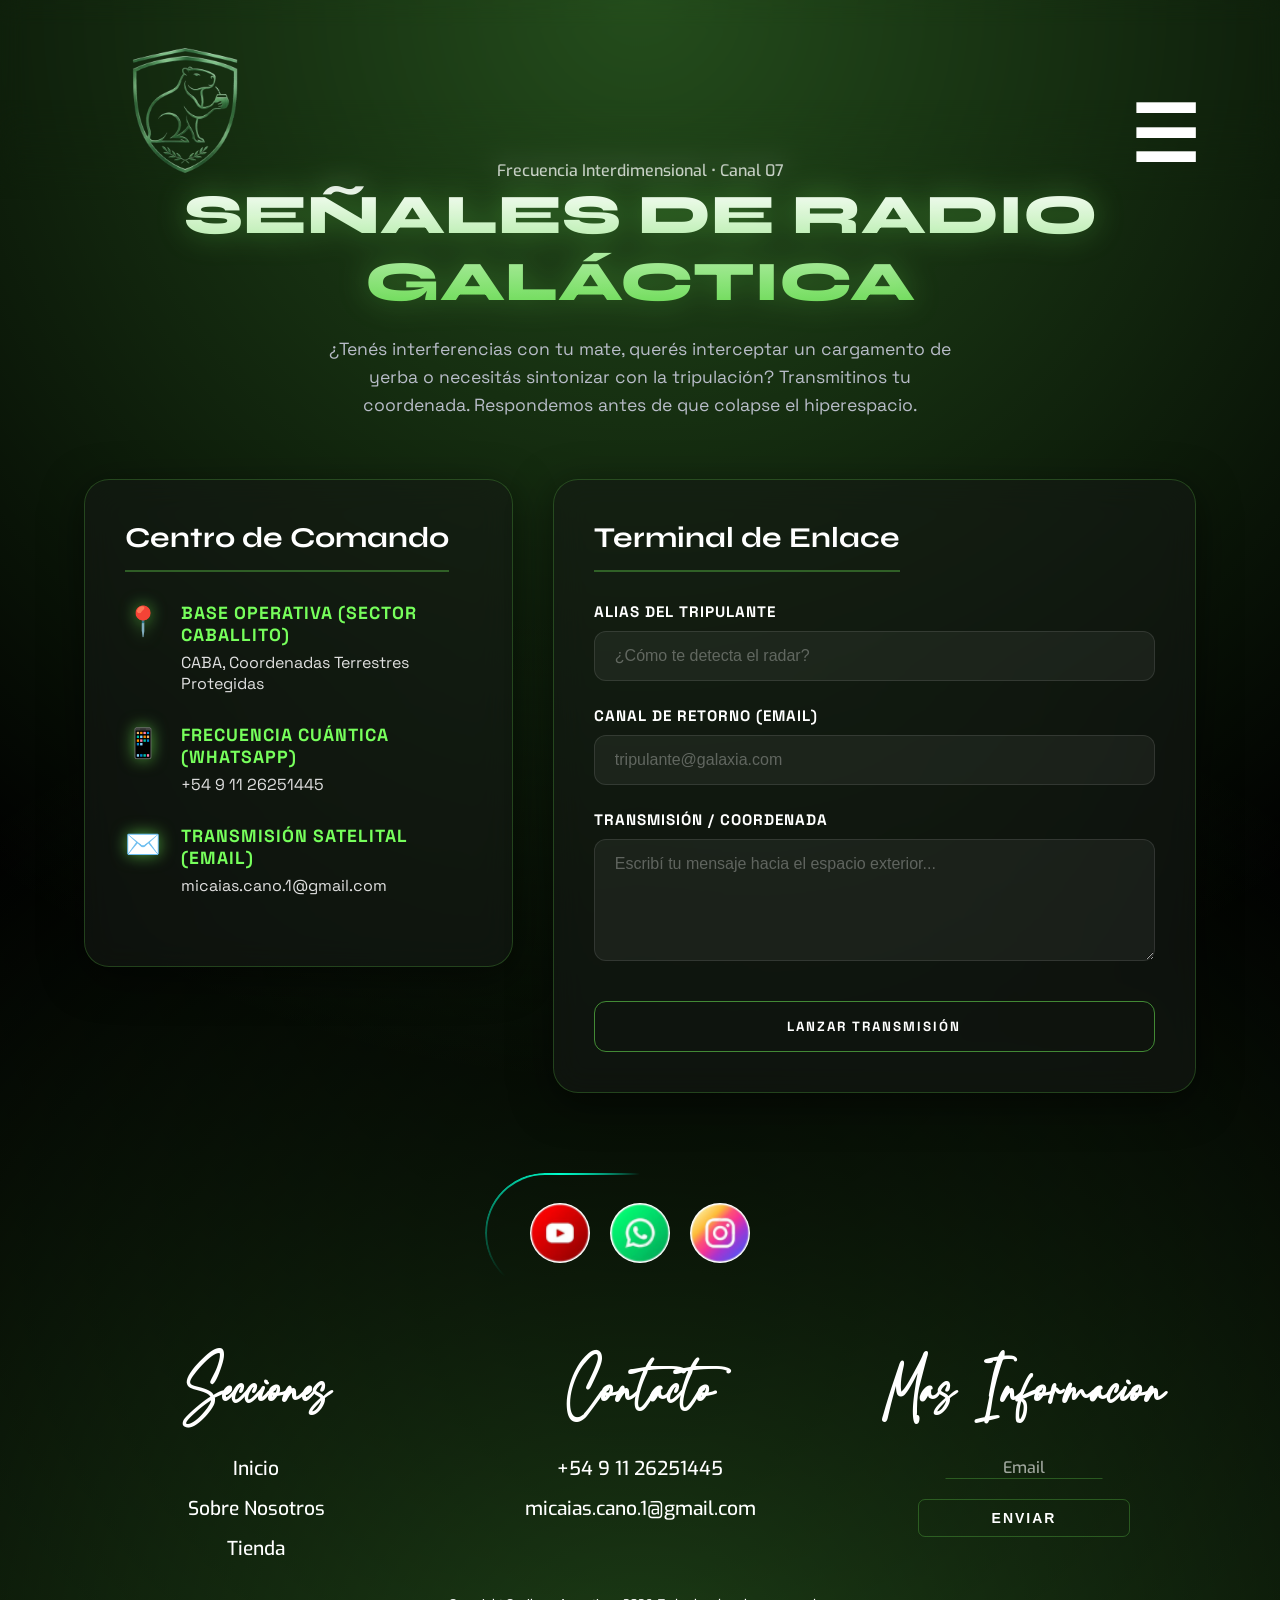
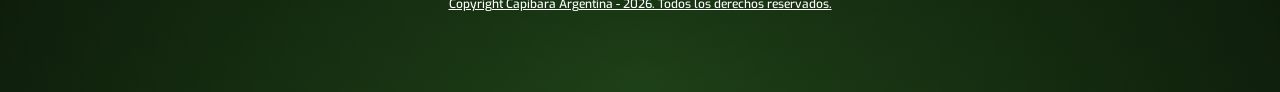
==== commit 58226446: "Add files via upload" ====
--- a/Contacto.html
+++ b/Contacto.html
@@ -188,7 +188,7 @@
 
 .contacto-hero h1 {
     font-family: 'Syne', sans-serif;
-    font-size: clamp(2.5rem, 6vw, 4rem);
+    font-size: clamp(2.5rem, 6vw, 3.5rem);
     background: linear-gradient(180deg, #FFFFFF 0%, rgba(119, 255, 92, 0.8) 100%);
     -webkit-background-clip: text;
     -webkit-text-fill-color: transparent;
@@ -389,7 +389,7 @@
     }
 
     .contacto-hero h1 {
-        font-size: clamp(2rem, 8vw, 2.8rem);
+        font-size: clamp(1.6rem, 8vw, 2rem);
         line-height: 1.1;
     }
 
@@ -443,4 +443,4 @@
         font-size: 0.9rem;
     }
 }
-</style>
+</style>
--- a/style.css
+++ b/style.css
@@ -200,17 +200,17 @@
 }
 
 .scroll-fade-overlay {
-  position: fixed;
-  top: 0px; 
-  left: 0;
-  width: 100vw;
-  height: 200px; 
-  backdrop-filter: blur(12px);
-  -webkit-backdrop-filter: blur(12px);
-  -webkit-mask-image: linear-gradient(to bottom, black 50%, transparent 100%);
-  mask-image: linear-gradient(to bottom, black 50%, transparent 100%);
-  pointer-events: none; 
-  z-index: 2; 
+    position: fixed;
+    top: 0px;
+    left: 0;
+    width: 100vw;
+    height: 200px;
+    backdrop-filter: blur(12px);
+    -webkit-backdrop-filter: blur(12px);
+    -webkit-mask-image: linear-gradient(to bottom, black 50%, transparent 100%);
+    mask-image: linear-gradient(to bottom, black 50%, transparent 100%);
+    pointer-events: none;
+    z-index: 9;
 }
 
 /* --- 4. FOOTER, REDES Y NEWSLETTER --- */
@@ -272,13 +272,16 @@
   position: relative; 
   z-index: 8; 
 }
-
+.redes a:hover{
+  transform: scale(1.25);
+} 
 .redes a img {
   display: flex;
   align-items: center;
   justify-content: center;
   height: 100%;
 }
+
 
 .SCN {
   display: flex;
@@ -603,4 +606,4 @@
     justify-content: center; 
     width: 80%; 
   }
-}
+}
